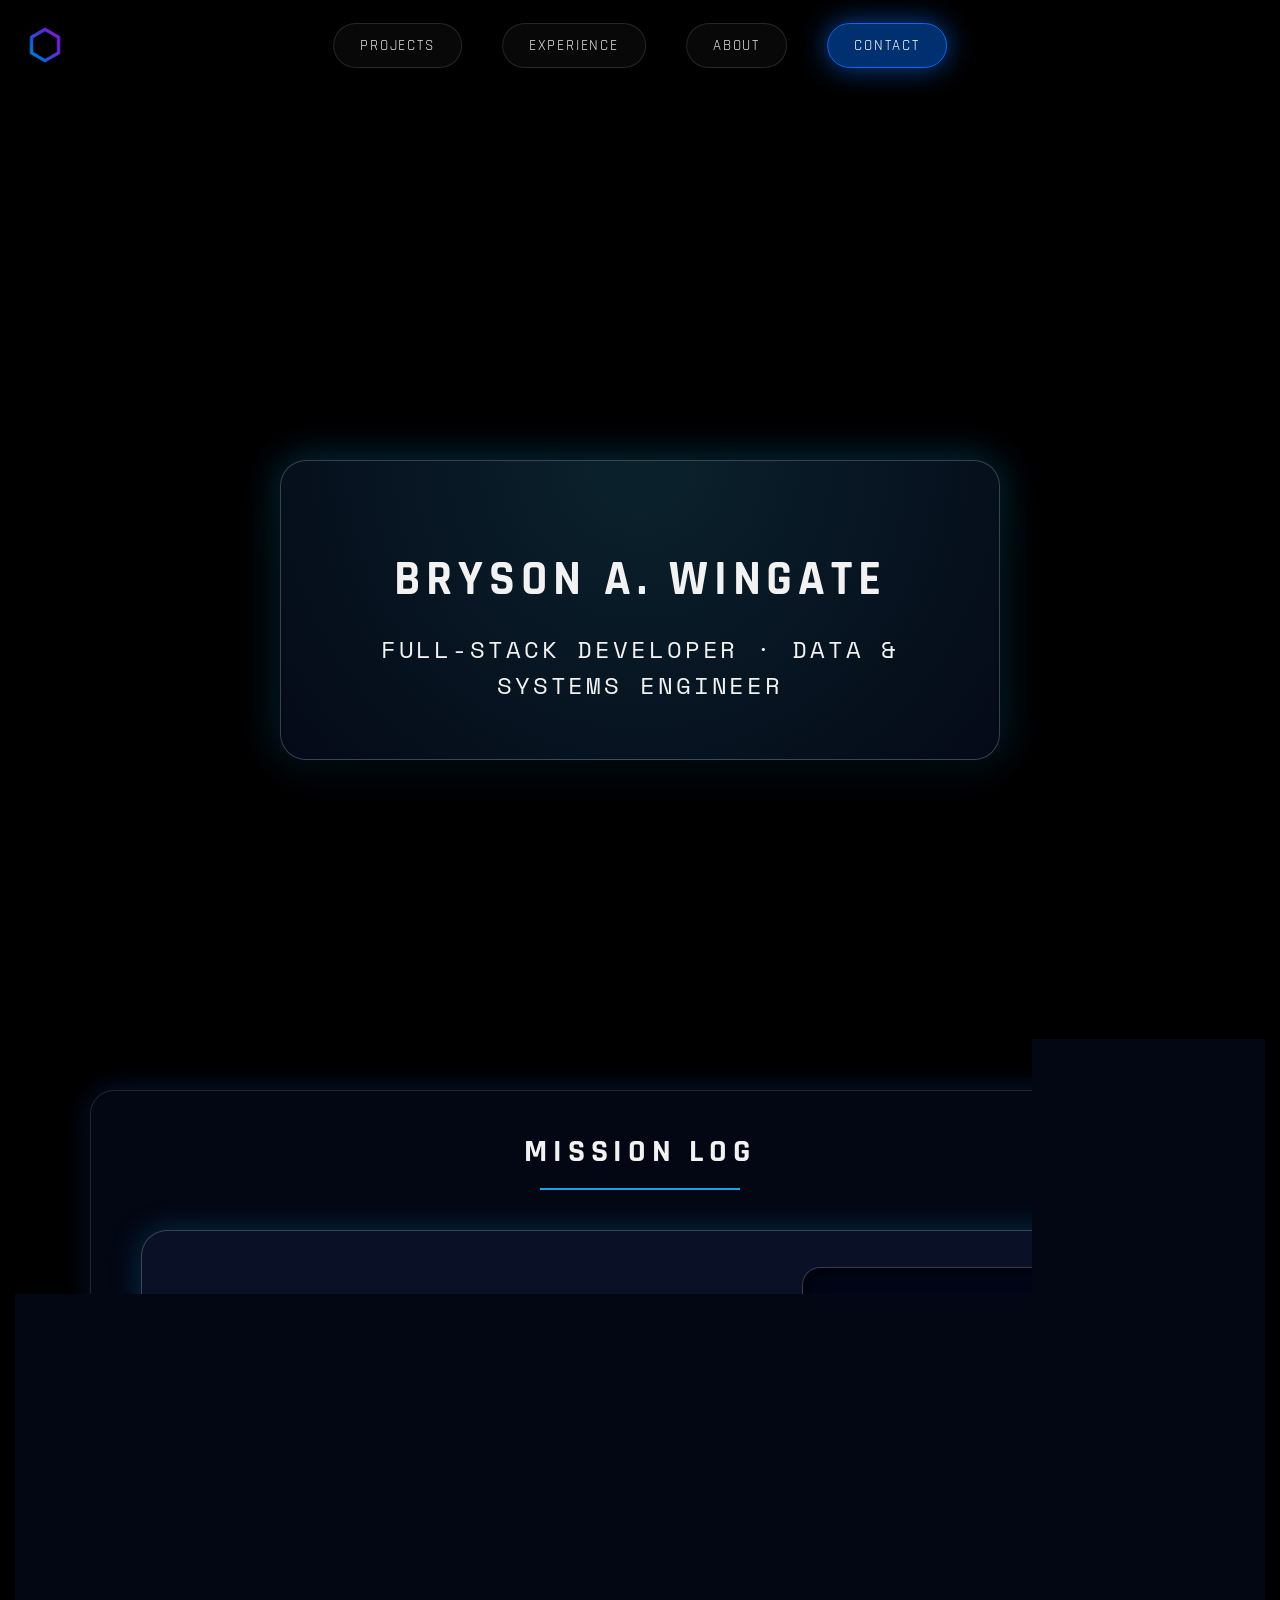
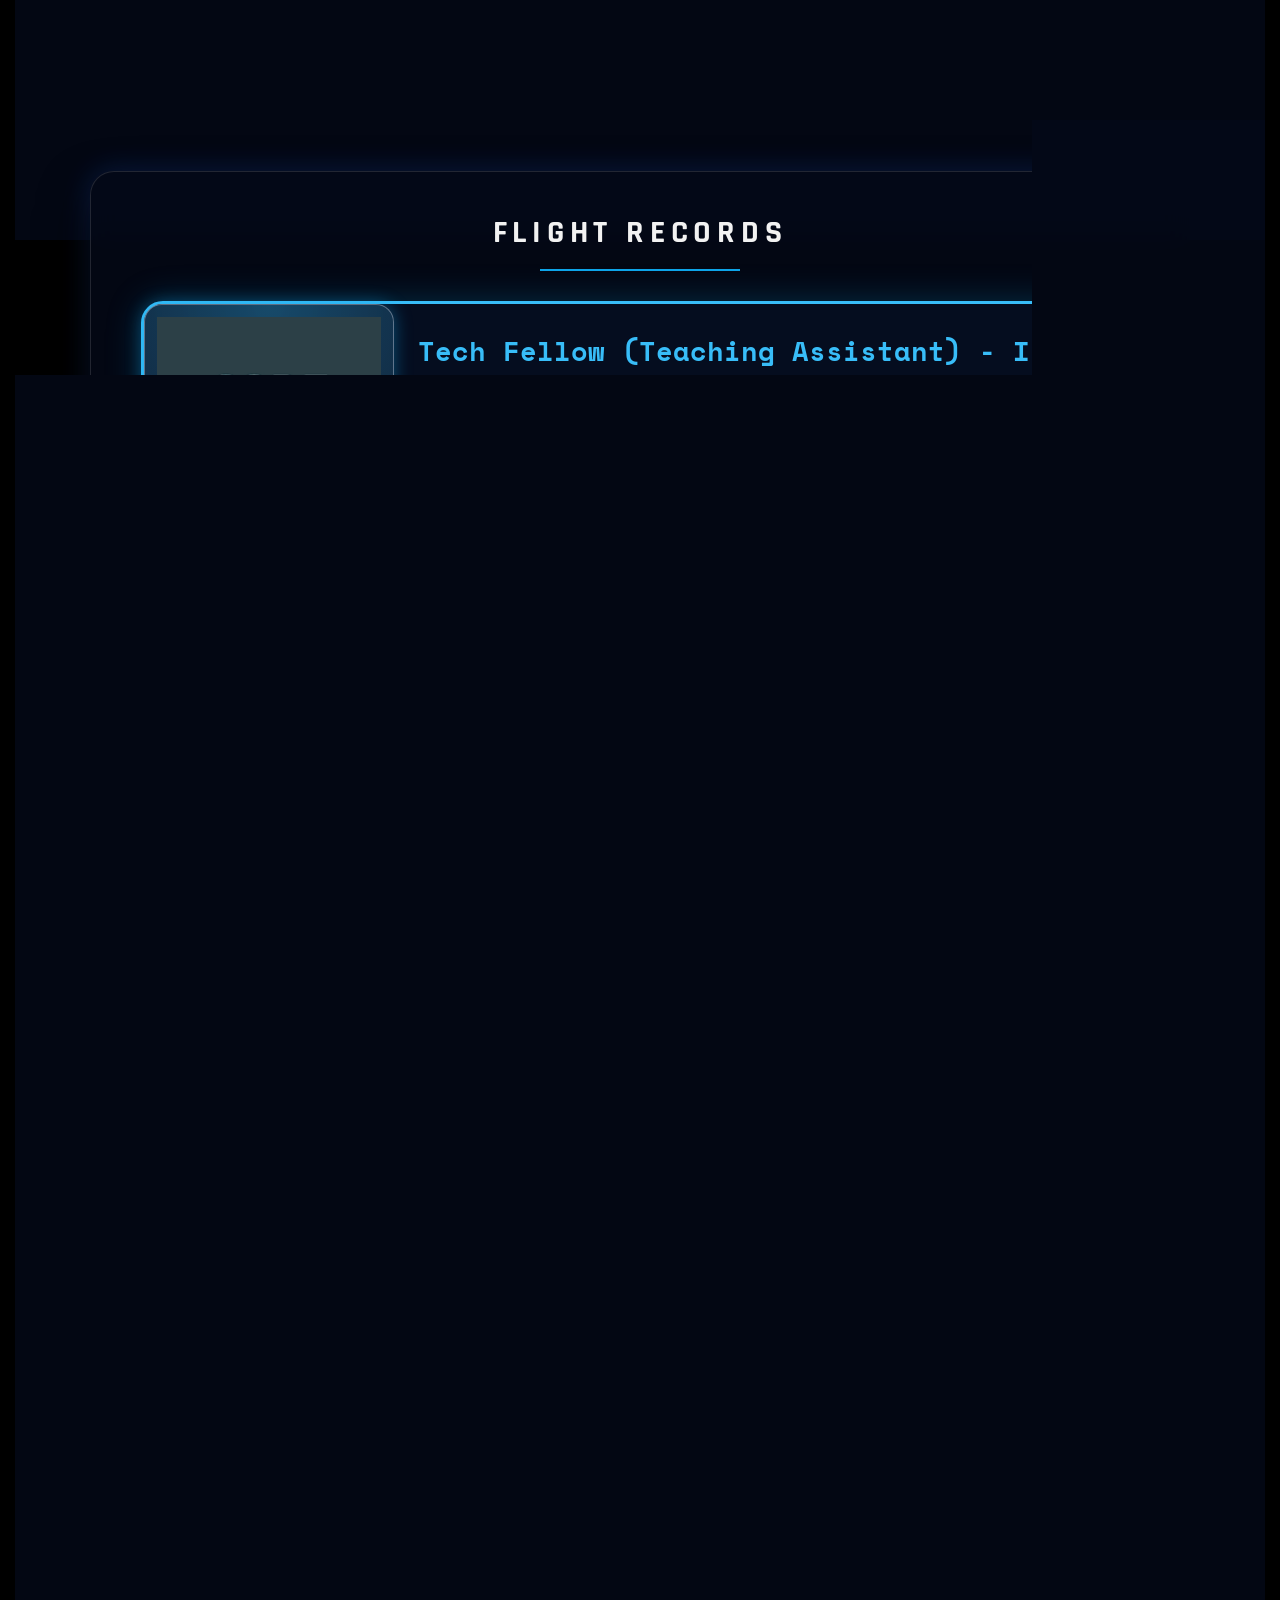
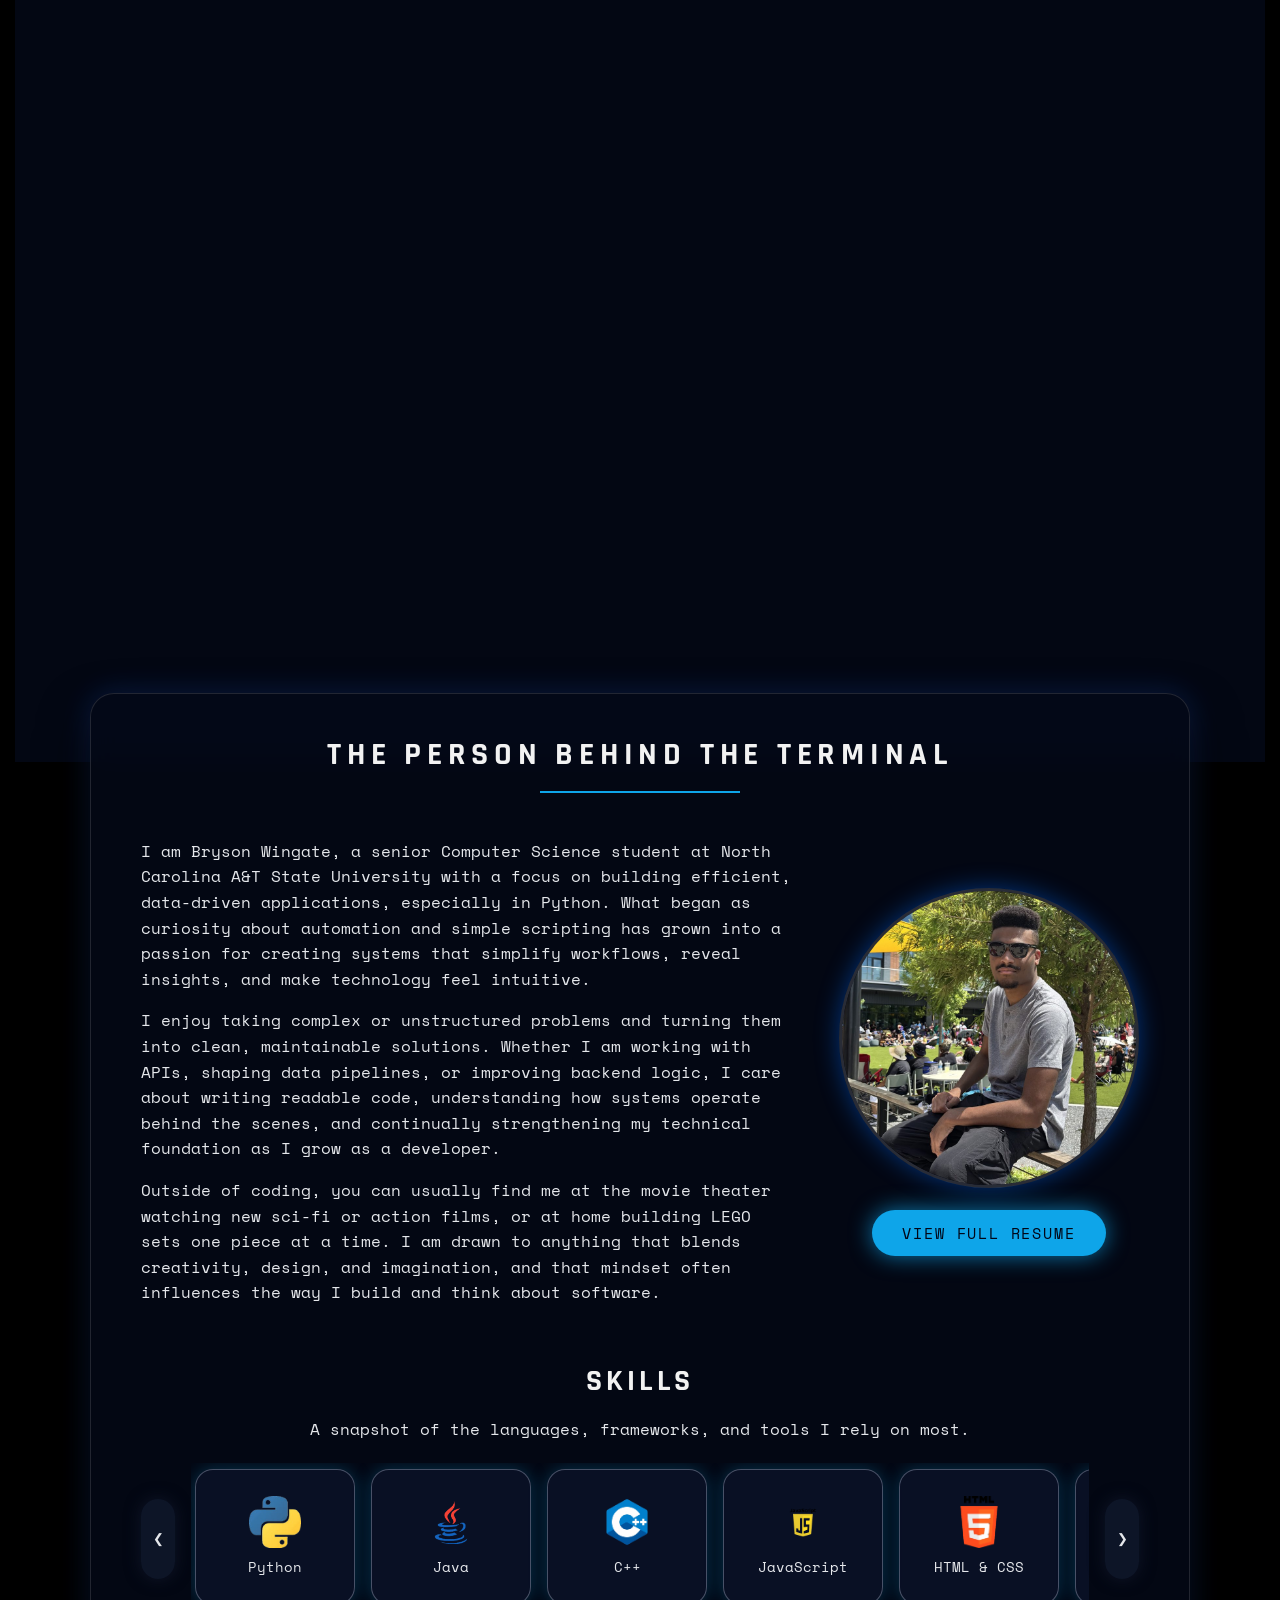
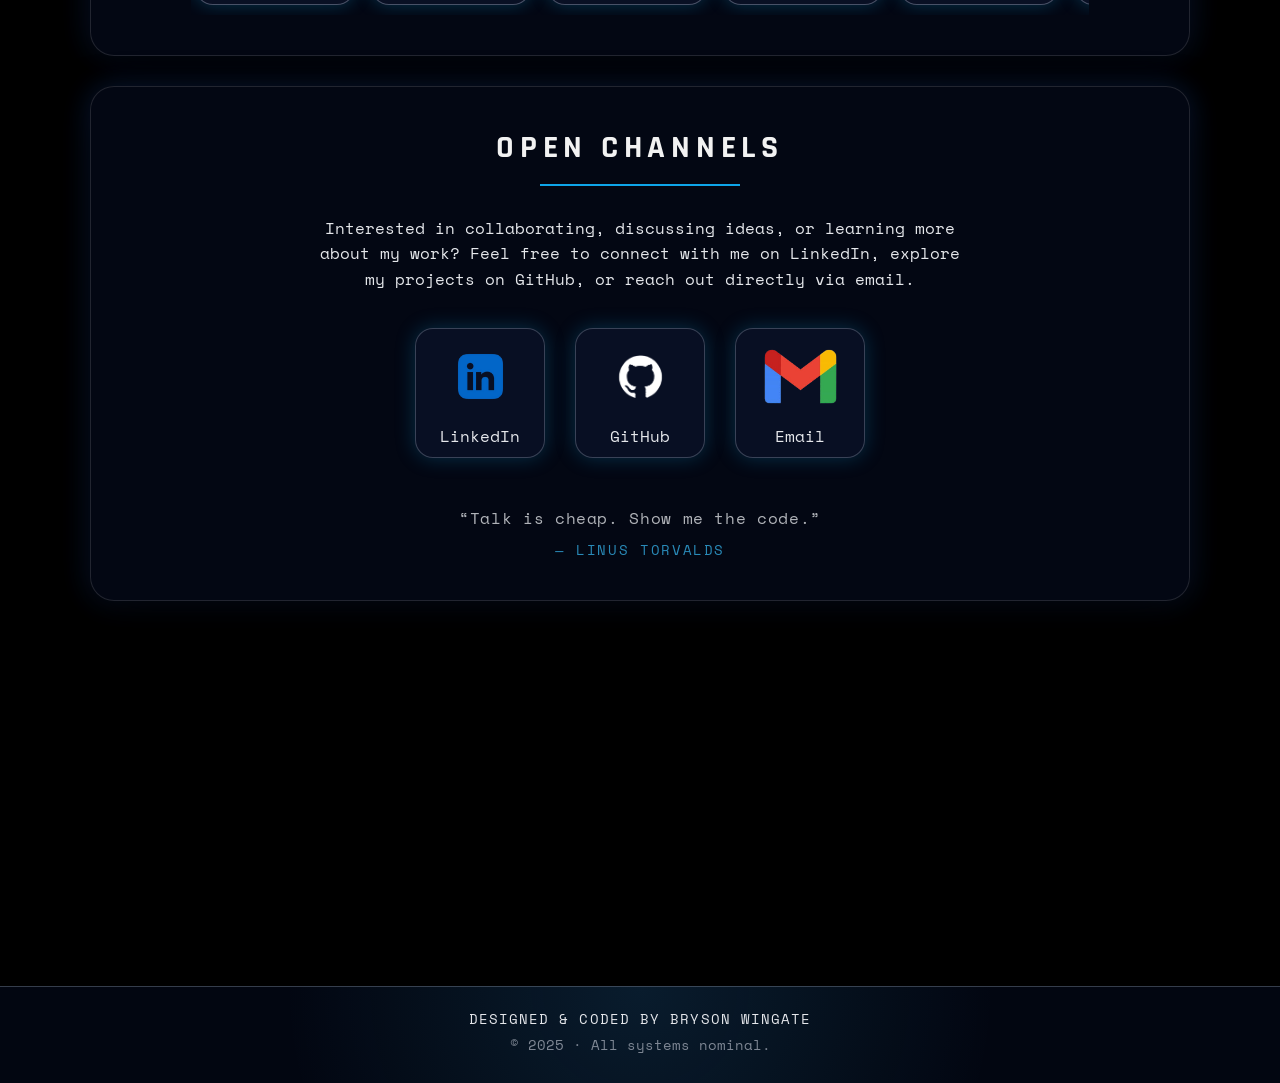
==== portfolio-site/index.html @ ae8881f4 "chore: repo setup, gitignore, and site assets" ====
<!DOCTYPE html>
<html lang="en">
<head>
    <link rel="preconnect" href="https://fonts.googleapis.com">
<link rel="preconnect" href="https://fonts.gstatic.com" crossorigin>
<link href="https://fonts.googleapis.com/css2?family=Inter:wght@300;400;500;600&family=Rajdhani:wght@500;600;700&family=Space+Mono:wght@400;700&display=swap" rel="stylesheet">

    <link rel="icon" type="image/x-icon" sizes="180x180" href="assets/main/portfolio-icon.ico">
    <meta charset="UTF-8">
    <meta name="viewport" content="width=device-width, initial-scale=1.0">
    <title>Bryson Wingate Portfolio</title>

    <!-- Main CSS -->
    <link rel="stylesheet" href="styles/main.css">

    <!-- Font Awesome (for hamburger icon) -->
    <link rel="stylesheet"
          href="https://cdnjs.cloudflare.com/ajax/libs/font-awesome/6.5.2/css/all.min.css">
</head>
<body>

    <!-- ================= NAVBAR ================= -->
    <nav id="dynamic-nav">
        <div class="header-constraint">
            <!-- Logo (fixed in CSS) -->
            <a href="#hero" class="logo-link">
                <img src="assets/main/portfolio-symbol.png" alt="Logo" class="logo">
            </a>

            <!-- Centered pills -->
            <div class="nav-links-center">
                <a href="#projects">Projects</a>
                <a href="#experience">Experience</a>
                <a href="#about">About</a>
                <a href="#contact">Contact</a>
            </div>

            <!-- Hamburger (mobile) -->
            <div class="hamburger-menu" aria-label="Toggle navigation"
                 aria-expanded="false" role="button">
                <i class="fas fa-bars"></i>
            </div>
        </div>
    </nav>

    <!-- Dim background overlay for mobile menu -->
    <div class="menu-overlay"></div>

    <!-- ================= HERO ================= -->
    <section id="hero" class="page-section hero-section">
  <div class="hero-card">
    <h1>Bryson A. Wingate</h1>
    <h2>Full-Stack Developer · Data & Systems Engineer</h2>
</section>

    <!-- ================= SECTIONS ================= -->
    <section id="projects" class="page-section">
  <div class="container">
    <div class="section-panel projects-panel">

      <h2 class="projects-title">MISSION LOG</h2>
      <div class="projects-divider"></div>

      <!-- PROJECT 1 -->
        <div class="project-row">
      <!--<div class="project-row clickable" data-href="projects/ecowatch.html" -->
        <div class="project-info">
          <h3 class="project-name">EcoWatch</h3>
          <p class="project-desc">
            A real-time environmental dashboard visualizing weather conditions,
            air quality, and atmospheric data through a clean, interactive interface.
          </p>

          <div class="project-tags">
            <span>HTML</span>
            <span>JavaScript</span>
            <span>OpenWeather API</span>
          </div>

          <div class="project-actions">
            <a href="https://ecowatch-dashboard.netlify.app/" target="_blank" class="project-btn">
              VIEW LIVE
            </a>
            <a href="https://github.com/SuperiorPython/EcoWatch" target="_blank" class="project-btn">
              VIEW CODE
            </a>
          </div>
        </div>

        <div class="project-preview">
          <img src="assets/projects/ecowatch-image.png" alt="EcoWatch Preview">
        </div>
      </div>

      <!-- PROJECT 2 -->
        <div class="project-row">
      <!-- <div class="project-row clickable" data-href="projects/playlistdna.html"-->
        <div class="project-info">
          <h3 class="project-name">Playlist DNA</h3>
          <p class="project-desc">
            An analytics tool that breaks down Spotify playlists into genre,
            artist, and vibe signatures using interactive visualizations.
          </p>

          <div class="project-tags">
            <span>Python</span>
            <span>Streamlit</span>
            <span>Spotify API</span>
            <span>OpenAI API</span>
          </div>

          <div class="project-actions">
            <a href="https://playlistdna.streamlit.app/" target="_blank" class="project-btn">
              VIEW LIVE
            </a>
            <a href="https://github.com/SuperiorPython/Playlist-DNA-App" target="_blank" class="project-btn">
              VIEW CODE
            </a>
          </div>
        </div>

        <div class="project-preview">
          <img src="assets/projects/playlist-dna-image.png" alt="Playlist DNA Preview">
        </div>
      </div>

      <!-- PROJECT 3 -->
      <div class="project-row">
        <div class="project-info">
          <h3 class="project-name">Astrolabe</h3>
          <p class="project-desc">
            An interactive space dashboard built on NASA's public APIs — astronomy
            pictures, exoplanets, space weather, live ISS tracking, and near-Earth
            asteroid close approaches, launched from a 3D globe in a mission-ops interface.
          </p>

          <div class="project-tags">
            <span>React</span>
            <span>TypeScript</span>
            <span>Express</span>
            <span>NASA APIs</span>
          </div>

          <div class="project-actions">
            <a href="https://orbital-astrolabe.netlify.app/" target="_blank" class="project-btn">
              VIEW LIVE
            </a>
            <a href="https://github.com/SuperiorPython/Astrolabe" target="_blank" class="project-btn">
              VIEW CODE
            </a>
          </div>
        </div>

        <div class="project-preview">
          <img src="assets/projects/astrolabe-image.png" alt="Astrolabe Preview">
        </div>
      </div>

      <!-- PROJECT 4 — WIP -->
      <div class="project-row wip">
        <div class="project-info">
          <h3 class="project-name">KernelForge</h3>
          <p class="project-desc">
            An AI-powered GPU kernel optimizer built as a four-person senior design
            project. As LLM Optimization Engine Lead, I build the pipeline that
            prompts a local LLM to generate and refine optimized CUDA/Triton kernels.
          </p>

          <div class="project-tags">
            <span>Python</span>
            <span>CUDA</span>
            <span>Triton</span>
            <span>Ollama</span>
          </div>

          <div class="project-wip-tag">IN DEVELOPMENT</div>
        </div>

        <div class="project-preview">
          <img src="assets/projects/wip-icon.png" alt="Work In Progress Icon Preview">
        </div>
      </div>

      <!-- PROJECT 5 — WIP -->
      <div class="project-row wip">
        <div class="project-info">
          <h3 class="project-name">Ionfall</h3>
          <p class="project-desc">
            A 2D top-down tower defense game with roguelite scoring — defend a
            degrading dome with a heat-limited turret, manage an ion economy across
            a day/night cycle, and survive a final escalating "corporate shutdown."
          </p>

          <div class="project-tags">
            <span>Unity</span>
            <span>C#</span>
            <span>Game Design</span>
          </div>

          <div class="project-wip-tag">IN DEVELOPMENT</div>
        </div>

        <div class="project-preview">
          <img src="assets/projects/wip-icon.png" alt="Work In Progress Icon Preview">
        </div>
      </div>

    </div>
  </div>
</section>

<section id="experience" class="page-section">
  <div class="container">
    <div class="section-panel experience-panel">

      <h2 class="exp-title">FLIGHT RECORDS</h2>
      <div class="exp-divider"></div>

      <!-- CodePath — current term -->
      <div class="experience-item current-experience">

  <div class="exp-logo-box current-logo">
    <img src="assets/companies/codepath-image.png" alt="CodePath" class="exp-logo">
  </div>

  <div class="exp-content">
    <h3 class="exp-role current-role">
      Tech Fellow (Teaching Assistant) - Intro to Python
    </h3>

    <p class="current-meta">
      CodePath @ North Carolina A&T State University | Greensboro, NC | Aug 2026 - Present
    </p>
    <ul class="current-bullets">
      <li>Currently in progress — leading weekly labs and one-on-one debugging support for students learning Python fundamentals and algorithmic thinking.</li>
    </ul>
  </div>

</div>

      <!-- Expedia Group -->
      <div class="experience-item">

  <div class="exp-logo-box">
    <img src="assets/companies/expedia-image.png" alt="Expedia Group" class="exp-logo">
  </div>

  <div class="exp-content">
    <h3 class="exp-role">
      Cloud Engineering Intern
    </h3>

    <p class="exp-meta">
      Expedia Group | San Jose, CA | May 2026 - August 2026
    </p>
    <ul class="exp-bullets">
      <li>Built and deployed a production MCP server on Kubernetes exposing 5 custom observability tools over a 23.7 billion-row OTel ClickHouse dataset, enabling natural language querying of telemetry data.</li>
      <li>Designed query guardrails blocking DDL/DML operations and multi-statement injection attempts, with automatic LIMIT injection and time-range enforcement to prevent unbounded queries against production data.</li>
      <li>Built a K6 performance test framework across 6 load scenarios (baseline, spike, soak, multi-tool) with JWT bearer auth, sustaining 133 requests/sec at 230ms p95 latency with zero errors across all scenarios.</li>
    </ul>
  </div>

</div>

      <!-- Undergraduate Research Assistant — completed -->
      <div class="experience-item">

  <div class="exp-logo-box">
    <img src="assets/companies/ncat-image.png" alt="NCAT State University" class="exp-logo">
  </div>

  <div class="exp-content">
    <h3 class="exp-role">
      Undergraduate Research Assistant
    </h3>

    <p class="exp-meta">
      X+ Intelligence Lab @ North Carolina A&T State University | Greensboro, NC | Spring 2026
    </p>
    <ul class="exp-bullets">
      <li>Trained a PyTorch semantic segmentation model to detect and localize weeds in agricultural images, evaluated using pixel accuracy and IoU metrics.</li>
      <li>Built a custom data pipeline for image preprocessing, mask labeling, and train/validation evaluation.</li>
      <li>Monitored loss and performance trends to improve model generalization for autonomous farming applications.</li>
    </ul>
  </div>

</div>

      <!-- CodePath — first term, completed -->
      <div class="experience-item">

  <div class="exp-logo-box">
    <img src="assets/companies/codepath-image.png" alt="CodePath" class="exp-logo">
  </div>

  <div class="exp-content">
    <h3 class="exp-role">
      Tech Fellow (Teaching Assistant) - Intro to Python
    </h3>

    <p class="exp-meta">
      CodePath @ North Carolina A&T State University | Greensboro, NC | Aug 2025 - Dec 2025
    </p>
    <ul class="exp-bullets">
      <li>Led weekly labs and debugging sessions supporting students learning Python fundamentals and algorithmic thinking.</li>
      <li>Created hands-on examples, walkthroughs, and mini-lessons to guide students through loops, functions, dictionaries, and class structures.</li>
      <li>Provided one-on-one student support and contributed to improving learning outcomes across the course.</li>
    </ul>
  </div>

</div>

      <!-- Cisco SWE Intern -->
      <div class="experience-item">
  <!-- Logo on the left -->
  <div class="exp-logo-box">
    <img src="assets/companies/cisco-image.png" alt="Cisco Systems" class="exp-logo">
  </div>

  <!-- Text column on the right -->
  <div class="exp-content">
    <h3 class="exp-role">
      Software Engineering Intern
    </h3>
    <p class="exp-meta">
      Cisco Systems | Durham, NC | May 2025 - August 2025
    </p>

    <ul class="exp-bullets">
      <li>Developed features for an internal AI-powered Jira assistant by building and refining cloud infrastructure components.</li>
      <li>Worked extensively with AWS services including EC2, Auto Scaling Groups, Load Balancers, and Route 53 to deploy scalable backend systems.</li>
      <li>Collaborated with full-stack engineers to enhance service reliability, logging, and monitoring across cloud environments.</li>
    </ul>
  </div>
</div>
    </div>
  </div>
</section>


<section id="about" class="page-section">
  <div class="container">
    <div class="section-panel about-panel">

      <!-- Title -->
      <h2 class="about-title">THE PERSON BEHIND THE TERMINAL</h2>
      <div class="abs-divider"></div>

      <!-- TEXT + IMAGE/RESUME ROW -->
      <div class="about-flex">
        <!-- Left text -->
        <div class="about-text">
          <p>
            I am Bryson Wingate, a senior Computer Science student at North Carolina A&amp;T State University
            with a focus on building efficient, data-driven applications, especially in Python. What began
            as curiosity about automation and simple scripting has grown into a passion for creating systems
            that simplify workflows, reveal insights, and make technology feel intuitive.
          </p>
          <p>
            I enjoy taking complex or unstructured problems and turning them into clean, maintainable
            solutions. Whether I am working with APIs, shaping data pipelines, or improving backend logic,
            I care about writing readable code, understanding how systems operate behind the scenes, and
            continually strengthening my technical foundation as I grow as a developer.
          </p>
          <p>
            Outside of coding, you can usually find me at the movie theater watching new sci-fi or action
            films, or at home building LEGO sets one piece at a time. I am drawn to anything that blends
            creativity, design, and imagination, and that mindset often influences the way I build and
            think about software.
          </p>
        </div>

        <!-- Right image + resume button -->
        <div class="about-side">
          <div class="about-image-wrapper">
            <img src="assets/main/bryson-image.jpeg"
                 alt="Bryson Wingate"
                 class="about-photo">
          </div>

          <div class="about-resume-wrap side-resume">
            <a href="assets/main/Bryson_Wingate_Resume.pdf"
               class="about-resume-btn"
               target="_blank">
              VIEW FULL RESUME
            </a>
          </div>
        </div>
      </div>

      <!-- SKILLS CAROUSEL -->
      <div class="about-skills">
        <h3 class="skills-title">SKILLS</h3>
        <p class="skills-subtitle">
          A snapshot of the languages, frameworks, and tools I rely on most.
        </p>

        <div class="skills-carousel">
          <!-- Left arrow -->
          <button class="skills-arrow skills-arrow-left" aria-label="Scroll skills left">
            &#10094;
          </button>

          <!-- Scrollable track -->
          <div class="skills-track" id="skillsTrack">

            <div class="skill-icon-card">
              <img src="assets/skills/python-icon.png" alt="Python" class="skill-icon-img">
              <span class="skill-label">Python</span>
            </div>

            <div class="skill-icon-card">
              <img src="assets/skills/java-icon.png" alt="Java" class="skill-icon-img">
              <span class="skill-label">Java</span>
            </div>

            <div class="skill-icon-card">
              <img src="assets/skills/cplus-icon.png" alt="C++" class="skill-icon-img">
              <span class="skill-label">C++</span>
            </div>

            <div class="skill-icon-card">
              <img src="assets/skills/jscript-icon.png" alt="JavaScript" class="skill-icon-img">
              <span class="skill-label">JavaScript</span>
            </div>

            <div class="skill-icon-card">
              <img src="assets/skills/html-icon.png" alt="HTML &amp; CSS" class="skill-icon-img">
              <span class="skill-label">HTML &amp; CSS</span>
            </div>

            <div class="skill-icon-card">
              <img src="assets/skills/react-icon.png" alt="React" class="skill-icon-img">
              <span class="skill-label">React</span>
            </div>

            <div class="skill-icon-card">
              <img src="assets/skills/nodejs-icon.png" alt="Node.js" class="skill-icon-img">
              <span class="skill-label">Node.js</span>
            </div>

            <div class="skill-icon-card">
              <img src="assets/skills/sql-icon.png" alt="SQL" class="skill-icon-img">
              <span class="skill-label">SQL</span>
            </div>

            <div class="skill-icon-card">
              <img src="assets/skills/api-icon.png" alt="APIs &amp; REST" class="skill-icon-img">
              <span class="skill-label">APIs &amp; REST</span>
            </div>

            <div class="skill-icon-card">
              <img src="assets/skills/aws-icon.png" alt="Amazon Web Services" class="skill-icon-img">
              <span class="skill-label">Amazon Web Services</span>
            </div>

            <div class="skill-icon-card">
              <img src="assets/skills/git-icon.png" alt="Git &amp; GitHub" class="skill-icon-img">
              <span class="skill-label">Git &amp; GitHub</span>
            </div>

            <div class="skill-icon-card">
              <img src="assets/skills/streamlit-icon.png" alt="Streamlit" class="skill-icon-img">
              <span class="skill-label">Streamlit</span>
            </div>

              <div class="skill-icon-card">
              <img src="assets/skills/gcloud-icon.png" alt="Google Cloud" class="skill-icon-img">
              <span class="skill-label">Google Cloud</span>
            </div>
          </div>

          <!-- Right arrow -->
          <button class="skills-arrow skills-arrow-right" aria-label="Scroll skills right">
            &#10095;
          </button>
        </div>
      </div>

    </div>
  </div>
</section>


<section id="contact" class="page-section">
  <div class="container">
    <div class="section-panel contact-panel">

      <h2 class="contact-title">OPEN CHANNELS</h2>
      <div class="contact-divider"></div>

        <p class="contact-subtitle">
  Interested in collaborating, discussing ideas, or learning more about my work?
  Feel free to connect with me on LinkedIn, explore my projects on GitHub, or reach
  out directly via email.
</p>

      <div class="contact-grid">

        <!-- LinkedIn -->
        <a href="https://www.linkedin.com/in/bryson-wingate/"
           class="contact-card"
           target="_blank">
          <img src="assets/contact/linkedin-icon.png" alt="LinkedIn" class="contact-icon">
          <span>LinkedIn</span>
        </a>

        <!-- GitHub -->
        <a href="https://github.com/SuperiorPython"
           class="contact-card"
           target="_blank">
          <img src="assets/contact/github-icon.png" alt="GitHub" class="contact-icon">
          <span>GitHub</span>
        </a>

        <!-- Email -->
        <a href="mailto:bawingate@aggies.ncat.edu"
           class="contact-card">
          <img src="assets/contact/gmail-icon.png" alt="Email" class="contact-icon">
          <span>Email</span>
        </a>
      </div>
      <div class="contact-quote">
  “Talk is cheap. Show me the code.”
  <span class="contact-quote-author">— Linus Torvalds</span>
</div>
    </div>

  </div>
</section>

<footer class="site-footer">
  <div class="container footer-inner">
    <p class="footer-main">
      Designed &amp; coded by Bryson Wingate
    </p>
    <p class="footer-meta">
      © 2025 · All systems nominal.
    </p>
  </div>
</footer>


    <!-- ================= SCRIPTS ================= -->
    <script src="scripts/main.js"></script>
</body>
</html>
---- portfolio-site/styles/main.css ----
/* ----------------------------------
 * 1. Global Base & Fixed Background
 * ---------------------------------- */
* {
    box-sizing: border-box;
}

body, html {
    margin: 0;
    padding: 0;
    font-family: 'Inter', system-ui, sans-serif;
    color: #f2f2f2;
    min-height: 30vh;
    background: #000 url('../assets/main/nasa-image.jpg') center / cover fixed;
    padding-top: 80px; /* Space for fixed header */
}

/* Content area */
.container {
    max-width: 1200px;
    margin: 0 auto;
    padding: 0 20px;
}

/* ----------------------------------
 * 2. Content Sections
 * ---------------------------------- */
.page-section {
    min-height: 100vh;
}

.hero-card {
    padding: 48px 56px;
    border-radius: 26px;
    background: radial-gradient(circle at top, rgba(56, 189, 248, 0.18), rgba(5, 10, 25, 0.92));
    border: 1px solid rgba(148, 163, 184, 0.35);
    box-shadow: 0 30px 60px rgba(0, 0, 0, 0.8), 0 0 40px rgba(14, 165, 233, 0.35);
    backdrop-filter: blur(14px);
    text-align: center;
    max-width: 720px;
    margin: 0 auto;
}

.hero-section {
    display: flex;
    align-items: center;
    justify-content: center;
    text-align: center;
}

.hero-section h1, .hero-section h2 {
    letter-spacing: 0.12em;
}

.hero-section h1 {
    font-family: 'Rajdhani', sans-serif;
    text-transform: uppercase;
    font-size: 3rem;
    margin-bottom: 0.5rem;
}

.hero-section h2 {
    font-family: 'Space Mono', monospace;
    text-transform: uppercase;
    font-size: 1.5rem;
    margin-bottom: 0.5rem;
    font-weight: 300;
}

/* ----------------------------------
 * 3. FIXED HEADER BAR
 * ---------------------------------- */
#dynamic-nav {
    position: fixed;
    top: 0;
    left: 0;
    right: 0;
    z-index: 1000;
    backdrop-filter: blur(14px);
    height: 90px;
    padding: 0;
    box-shadow: 0 12px 30px rgba(0, 0, 0, 0.9);
}

/* ----------------------------------
 * 3A. LOGO: PINNED TO VIEWPORT CORNER
 * ---------------------------------- */
.logo-link {
    position: fixed; /* pinned to screen */
    left: 20px;
    top: 45px; /* half of 90px header height */
    transform: translateY(-50%);
    z-index: 1001;
}

.logo {
    height: 50px;
    width: auto;
    display: block;
}

/* ----------------------------------
 * 3B. HEADER CONTENT CONTAINER
 * ---------------------------------- */
.header-constraint {
    max-width: 1200px;
    width: 100%;
    height: 100%;
    margin: 0 auto;
    padding: 0 30px 0 80px; /* left padding for centered nav */
    display: flex;
    align-items: center;
    justify-content: flex-end; /* hamburger on the right */
}

/* ----------------------------------
 * 4. NAV LINKS (CENTERED, PILL STYLE)
 * ---------------------------------- */
.nav-links-center {
    position: absolute;
    left: 50%;
    transform: translateX(-50%);
    display: flex;
    align-items: center;
    gap: 2.5rem;
    transition: all 0.3s ease-in-out;
}

.nav-links-center a {
    font-family: 'Rajdhani', sans-serif;
    text-transform: uppercase;
    text-decoration: none;
    color: #e6e6e6;
    padding: 12px 26px;
    border-radius: 999px;
    background: rgba(15, 15, 15, 0.55);
    border: 1px solid rgba(255, 255, 255, 0.12);
    font-size: 0.95rem;
    letter-spacing: 0.12em;
    transition: color 0.2s ease, background-color 0.2s ease, border-color 0.2s ease, box-shadow 0.2s ease, transform 0.15s ease;
}

.nav-links-center a:hover {
    color: #ffffff;
    background-color: rgba(0, 107, 246, 0.28);
    border-color: #006bf6;
    box-shadow: 0 0 22px rgba(0, 107, 246, 0.55);
    transform: translateY(-2px);
}

.nav-links-center a.active {
    color: #ffffff;
    background-color: rgba(0, 107, 246, 0.45);
    border-color: #006bf6;
    box-shadow: 0 0 28px rgba(0, 107, 246, 0.65);
}

/* ----------------------------------
 * 5. HAMBURGER (RIGHT SIDE)
 * ---------------------------------- */
.hamburger-menu {
    font-size: 1.7rem;
    cursor: pointer;
    color: #fff;
    flex-shrink: 0;
    display: none; /* desktop hidden */
    position: absolute;
    right: 30px;
    top: 50%;
    transform: translateY(-50%);
    z-index: 1002; /* above header bar & logo */
}

/* ----------------------------------
 * 6. DIM BACKGROUND OVERLAY FOR MOBILE MENU
 * ---------------------------------- */
.menu-overlay {
    position: fixed;
    top: 90px; /* start under the header */
    left: 0;
    width: 100%;
    height: calc(100% - 90px);
    background: rgba(0, 0, 0, 0.75);
    backdrop-filter: blur(2px);
    opacity: 0;
    visibility: hidden;
    transition: opacity 0.25s ease, visibility 0.25s ease;
    z-index: 500; /* BELOW header & pills */
}

.menu-overlay.active {
    opacity: 1;
    visibility: visible;
}

/* ----------------------------------
 * 7. RESPONSIVE MENU (MOBILE)
 * ---------------------------------- */
@media (max-width: 900px) {
    .nav-links-center {
        left: 0;
        transform: translateY(-10px);
        display: none;
        opacity: 0;
        transition: opacity 0.25s ease, transform 0.25s ease;
    }
    .hamburger-menu {
        display: block;
    }
    .nav-links-center.active {
        display: flex;
        flex-direction: column;
        gap: 2rem;
        position: fixed;
        left: 0;
        top: 500px;
        width: 100%;
        height: calc(100% - 90px);
        justify-content: center;
        align-items: center;
        opacity: 1;
        transform: translateY(0);
        background-color: transparent;
    }
    .nav-links-center.active a {
        padding: 20px 32px;
        font-size: 1.5rem;
        background: rgba(15, 23, 42, 0.98);
        color: #f9fafb;
        box-shadow: 0 0 30px rgba(37, 99, 235, 0.75);
    }
}

/* ----------------------------------
 * 8. SECTION PANELS (TRANSPARENT BOXES)
 * ---------------------------------- */
.section-panel {
    max-width: 1100px;
    margin: 30px auto;
    padding: 40px 50px;
    background: rgba(5, 10, 25, 0.78);
    border-radius: 24px;
    border: 1px solid rgba(255, 255, 255, 0.12);
    box-shadow: 0 24px 50px rgba(0, 0, 0, 0.7), 0 0 30px rgba(37, 99, 235, 0.25);
    backdrop-filter: blur(14px);
}

.section-panel h2 {
    font-family: 'Rajdhani', sans-serif;
    font-size: 2rem;
    margin: 0 0 16px;
}

/* Text styles for paragraphs and lists */
.section-panel p, .section-panel ul, .section-panel li {
    font-family: 'Space Mono', monospace;
    font-size: 1rem;
    line-height: 1.6;
    color: #e5e7eb;
}

/* ABOUT SECTION FLEX LAYOUT */
.about-flex {
    display: flex;
    align-items: center;
    gap: 40px;
    margin-top: 30px;
}

/* ABOUT IMAGE */
.about-image-wrapper {
    flex-shrink: 0;
}

.about-title {
    font-family: 'Rajdhani', sans-serif;
    font-size: 2.2rem;
    font-weight: 700;
    text-align: center;
    letter-spacing: 0.18em;
    margin: 0 0 10px;
}

.abs-divider {
    width: 200px;
    height: 2px;
    margin: 0 auto 30px;
    background: #0ea5e9;
}

.about-photo {
    width: 300px;
    height: 300px;
    object-fit: cover;
    border-radius: 50%;
    border: 3px solid rgba(255, 255, 255, 0.15);
    box-shadow: 0 0 25px rgba(0, 107, 246, 0.45);
}

/* ABOUT TEXT */
.about-text {
    flex: 1;
}

.about-text h2 {
    font-family: 'Rajdhani', sans-serif;
    font-size: 2.4rem;
    margin-bottom: 20px;
}

.about-resume-wrap {
    margin-top: 24px;
    display: flex;
    justify-content: center;
}

.about-resume-btn {
    display: inline-block;
    padding: 12px 30px;
    font-family: 'Space Mono', monospace;
    font-size: 0.95rem;
    text-transform: uppercase;
    letter-spacing: 0.12em;
    background: #0ea5e9;
    color: #020617;
    text-decoration: none;
    border-radius: 999px;
    box-shadow: 0 0 22px rgba(14,165,233,0.7);
    transition: 0.2s ease;
}

.about-resume-btn:hover {
    transform: translateY(-2px);
    box-shadow: 0 0 28px rgba(56,189,248,0.7);
    background: #38bdf8;
}

.about-side {
    display: flex;
    flex-direction: column;
    align-items: center;
    gap: 18px;
}

.side-resume {
    margin-top: 0;
    width: 100%;
    display: flex;
    justify-content: center;
}

/* ===== ABOUT → SKILLS CAROUSEL ===== */
.about-skills {
    margin-top: 40px;
    text-align: center;
}

.skills-title {
    font-family: 'Rajdhani', sans-serif;
    font-size: 1.9rem;
    letter-spacing: 0.14em;
    margin-bottom: 8px;
}

.skills-subtitle {
    font-family: 'Space Mono', monospace;
    font-size: 0.95rem;
    color: #cbd5e1;
    margin-bottom: 20px;
}

/* Carousel shell */
.skills-carousel {
    display: flex;
    align-items: center;
    gap: 16px;
}

/* Scrollable strip */
.skills-track {
    flex: 1;
    display: flex;
    gap: 16px;
    overflow-x: auto;
    padding: 6px 4px 10px;
    scroll-snap-type: x mandatory;
    scroll-behavior: smooth;
}

/* Hide ugly scrollbar (but keep scroll functionality) */
.skills-track::-webkit-scrollbar {
    height: 4px;
}
.skills-track::-webkit-scrollbar-track {
    background: transparent;
}
.skills-track::-webkit-scrollbar-thumb {
    background: rgba(51, 65, 85, 0.8);
    border-radius: 999px;
}

/* Each skill “slide” */
.skill-icon-card {
    scroll-snap-align: center;
    flex: 0 0 160px;
    background: rgba(11, 18, 40, 0.85);
    border: 1px solid rgba(148, 163, 184, 0.45);
    border-radius: 18px;
    padding: 16px 14px;
    display: flex;
    flex-direction: column;
    align-items: center;
    justify-content: center;
    box-shadow: 0 0 18px rgba(14,165,233,0.28);
    transition: 0.22s ease;
}

.skill-icon-img {
    width: 52px;
    height: 52px;
    object-fit: contain;
    margin-bottom: 8px;
}

.skill-label {
    font-family: 'Space Mono', monospace;
    font-size: 0.9rem;
    color: #e5e7eb;
    text-align: center;
}

/* Hover */
.skill-icon-card:hover {
    transform: translateY(-4px);
    border-color: #0ea5e9;
    box-shadow: 0 0 26px rgba(14,165,233,0.55);
    background: rgba(15, 23, 42, 0.95);
}

/* Arrow buttons */
.skills-arrow {
    border: none;
    background: rgba(15, 23, 42, 0.9);
    color: #e5e7eb;
    width: 34px;
    height: 80px;
    border-radius: 999px;
    display: flex;
    align-items: center;
    justify-content: center;
    box-shadow: 0 0 16px rgba(15,23,42,0.9);
    cursor: pointer;
    transition: 0.18s ease;
}

.skills-arrow:hover {
    background: rgba(14, 165, 233, 0.32);
    box-shadow: 0 0 24px rgba(14,165,233,0.7);
}

/* ----------------------------------
 * EXPERIENCE SECTION
 * ---------------------------------- */
.experience-panel {
    max-width: 1100px;
    margin: 30px auto;
}

/* Title and divider */
.exp-title {
    font-family: 'Rajdhani', sans-serif;
    font-size: 2.2rem;
    font-weight: 700;
    text-align: center;
    letter-spacing: 0.18em;
    margin: 0 0 10px;
}

.exp-divider {
    width: 200px;
    height: 2px;
    margin: 0 auto 30px;
    background: #0ea5e9;
}

/* Each experience block */
.experience-item {
    display: flex;
    align-items: flex-start;
    gap: 24px;
    margin-bottom: 32px;
}

.exp-logo-box {
    width: 250px;
    height: 250px;
    border-radius: 18px;
    background: radial-gradient(circle at 30% 0%, rgba(56,189,248,0.3), rgba(15,23,42,1));
    border: 1px solid rgba(148,163,184,0.6);
    box-shadow: 0 0 18px rgba(14,165,233,0.45);
    display: flex;
    align-items: center;
    justify-content: center;
    flex-shrink: 0;
}

.exp-logo {
    width: 90%;
    height: 90%;
    object-fit: contain;
}

/* Right side text column */
.exp-content {
    flex: 1;
}

.exp-role, .exp-meta {
    font-family: 'Space Mono', monospace;
}

/* Role + meta */
.exp-role {
    font-size: 1.7rem;
    font-weight: 600;
    color: #38bdf8;
    margin-bottom: 8px;
}

.exp-meta {
    font-size: 1.05rem;
    color: #e7e7eb;
    opacity: 0.9;
}

/* Bullets */
.exp-bullets {
    list-style: none;
    padding-left: 0;
    margin: 12px 0 0;
    font-family: 'Space Mono', monospace;
    font-size: 0.95rem;
    line-height: 1.65;
    color: #e5e7eb;
}

.exp-bullets li {
    position: relative;
    padding-left: 20px; /* space for bullet */
    margin-bottom: 8px;
}

.exp-bullets li::before {
    content: "•";
    position: absolute;
    left: 0;
    top: 0;
    color: #22d3ee;
    font-size: 1.1rem;
    line-height: 1;
}

/* ===== EXPERIENCE → MOBILE CARD LAYOUT ===== */
@media (max-width: 900px) {
    .experience-panel {
        padding: 24px 18px;
    }
    .experience-item {
        flex-direction: column;
        align-items: stretch;
        margin-bottom: 28px;
        padding: 0;
        background: rgba(11, 18, 40, 0.96);
        border-radius: 24px;
        border: 1px solid rgba(148, 163, 184, 0.35);
        box-shadow: 0 18px 35px rgba(0, 0, 0, 0.7);
    }
    .exp-logo-box {
        width: 100%;
        height: 160px;
        margin: 0;
        border-radius: 0;
        border: none;
        box-shadow: none;
    }
    .exp-content {
        padding: 18px 18px 20px;
        text-align: left;
    }
}

/* ----------------------------------
 * CONTACT SECTION
 * ---------------------------------- */
.contact-title {
    text-align: center;
    font-family: 'Rajdhani', sans-serif;
    font-size: 2.2rem;
    font-weight: 700;
    letter-spacing: 0.18em;
    margin-bottom: 0;
}

.contact-divider {
    width: 200px;
    height: 2px;
    margin: 0 auto 30px;
    background: #0ea5e9;
}

.contact-grid {
    display: flex;
    justify-content: center;
    gap: 30px;
    flex-wrap: wrap;
}

/* Icon cards */
.contact-card {
    width: 130px;
    height: 130px;
    border-radius: 18px;
    background: rgba(11, 18, 40, 0.8);
    border: 1px solid rgba(148, 163, 184, 0.35);
    box-shadow: 0 0 20px rgba(14,165,233,0.25);
    display: flex;
    flex-direction: column;
    align-items: center;
    justify-content: center;
    text-decoration: none;
    color: #e5e7eb;
    font-family: 'Space Mono', monospace;
    transition: 0.25s ease;
}

.contact-icon {
    width: 75px;
    height: 75px;
    margin-bottom: 10px;
    object-fit: contain;
}

/* Hover glow */
.contact-card:hover {
    border-color: #0ea5e9;
    box-shadow: 0 0 28px rgba(14,165,233,0.55);
    transform: translateY(-4px);
    background: rgba(15, 23, 42, 0.92);
}

.contact-subtitle {
    max-width: 640px;
    margin: 0 auto 36px;
    text-align: center;
    font-family: 'Space Mono', monospace;
    font-size: 0.95rem;
    line-height: 1.65;
    color: #cbd5f5;
}

.contact-subtitle strong {
    display: block;
    margin-bottom: 6px;
    color: #e5e7eb;
    letter-spacing: 0.12em;
    text-transform: uppercase;
}

.contact-quote {
    margin-top: 48px;
    text-align: center;
    font-family: 'Space Mono', monospace;
    font-size: 1rem;
    letter-spacing: 0.04em;
    color: rgba(229, 231, 235, 0.85);
    opacity: 0.9;
}

.contact-quote-author {
    display: block;
    margin-top: 10px;
    font-size: 0.85rem;
    letter-spacing: 0.12em;
    text-transform: uppercase;
    color: rgba(56, 189, 248, 0.8);
}

/* ----------------------------------
 * FOOTER
 * ---------------------------------- */
.site-footer {
    border-top: 1px solid rgba(148, 163, 184, 0.35);
    background: radial-gradient(circle at 50% 0%, rgba(56,189,248,0.12), transparent 55%), rgba(3, 7, 18, 0.96);
    padding: 22px 0 28px;
}

.footer-inner {
    text-align: center;
    font-family: 'Space Mono', monospace;
    color: #9ca3af;
    font-size: 0.85rem;
}

.footer-main {
    margin: 0 0 6px;
    color: #e5e7eb;
    letter-spacing: 0.08em;
    text-transform: uppercase;
}

.footer-meta {
    margin: 0;
    opacity: 0.8;
}

/* ----------------------------------
 * PROJECTS (VERTICAL PANELS)
 * ---------------------------------- */
.projects-title {
    font-family: 'Rajdhani', sans-serif;
    text-align: center;
    font-size: 2.2rem;
    letter-spacing: 0.18em;
    margin-bottom: 10px;
}

.projects-divider {
    width: 200px;
    height: 2px;
    background: #0ea5e9;
    margin: 0 auto 40px;
}

/* Each vertical project panel */
.project-row {
    display: flex;
    gap: 36px;
    margin-bottom: 40px;
    padding: 36px;
    border-radius: 26px;
    background: rgba(11, 18, 40, 0.92);
    border: 1px solid rgba(148, 163, 184, 0.35);
    box-shadow: 0 0 30px rgba(14,165,233,0.25);
    transition: 0.25s ease;
}

.project-row.clickable:hover {
    transform: translateY(-6px);
    border-color: #0ea5e9;
    box-shadow: 0 0 40px rgba(14,165,233,0.55);
}

/* Left text */
.project-info {
    flex: 1;
}

.project-name {
    font-family: 'Space Mono', monospace;
    font-size: 1.4rem;
    margin-bottom: 12px;
    color: #e5e7eb;
}

.project-desc {
    font-family: 'Space Mono', monospace;
    font-size: 0.95rem;
    line-height: 1.6;
    color: #cbd5f5;
    margin-bottom: 22px;
}

/* Tags */
.project-tags {
    display: flex;
    flex-wrap: wrap;
    gap: 10px;
    margin-bottom: 24px;
}

.project-tags span {
    font-family: 'Space Mono', monospace;
    font-size: 0.7rem;
    padding: 6px 12px;
    border-radius: 999px;
    background: rgba(15, 23, 42, 0.9);
    border: 1px solid rgba(148, 163, 184, 0.4);
    color: #e5e7eb;
}

/* Action buttons */
.project-actions {
    display: flex;
    gap: 14px;
    margin-top: 16px;
}

.project-btn {
    flex: 1;
    text-align: center;
    font-family: 'Rajdhani', sans-serif;
    font-weight: 600;
    letter-spacing: 0.12em;
    text-transform: uppercase;
    padding: 12px 0;
    border-radius: 999px;
    text-decoration: none;
    color: #020617;
    background: linear-gradient(135deg, #22d3ee, #3b82f6);
    box-shadow: 0 0 18px rgba(34, 211, 238, 0.55), inset 0 0 0 1px rgba(255,255,255,0.35);
    transition: transform 0.2s ease, box-shadow 0.2s ease;
}

.project-btn:hover {
    transform: translateY(-3px);
    box-shadow: 0 0 28px rgba(34, 211, 238, 0.85), 0 0 12px rgba(59, 130, 246, 0.6);
}

/* Right preview image */
.project-preview {
    width: 300px;
    height: 300px;
    border-radius: 18px;
    overflow: hidden;
    background: rgba(2, 6, 23, 0.95);
    border: 1px solid rgba(148, 163, 184, 0.35);
    box-shadow: inset 0 0 20px rgba(0,0,0,0.8);
    display: flex;
    align-items: center; /* vertical centering */
    justify-content: center; /* horizontal centering */
}

.project-preview img {
    width: 80%;
    height: 80%;
    object-fit: cover;
}

/* WIP styling */
.project-row.wip {
    opacity: 0.6;
}

.project-wip-tag {
    font-family: 'Space Mono', monospace;
    font-size: 0.75rem;
    letter-spacing: 0.12em;
    padding: 10px 18px;
    border-radius: 999px;
    background: rgba(56,189,248,0.18);
    border: 1px solid rgba(56,189,248,0.6);
    color: #93c5fd;
}

.project-preview-placeholder {
    height: 100%;
    display: flex;
    align-items: center;
    justify-content: center;
    font-family: 'Space Mono', monospace;
    font-size: 0.8rem;
    color: #9ca3af;
    letter-spacing: 0.12em;
    text-transform: uppercase;
}

@media (max-width: 900px) {
    .project-row {
        flex-direction: column;
        padding: 26px;
        gap: 22px;
    }
    .project-preview {
        width: 100%;
        height: 100%;
    }
    .project-preview img {
        width: 75%;
        height: 75%;
    }
    .project-row {
        text-decoration: none;
        color: inherit;
    }
}

/* Incoming and current experience wrappers */
.incoming-experience, .current-experience {
    border-radius: 22px;
    background: rgba(6, 15, 35, 0.75);
    box-shadow: 0 0 35px rgba(14, 165, 233, 0.25);
}

.incoming-experience {
    border: 3px dashed rgba(56, 189, 248, 1);
}

.current-experience {
    border: 3px solid rgba(56, 189, 248, 1);
}

.incoming-logo, .current-logo {
    background: radial-gradient(circle at top, rgba(56,189,248,0.35), rgba(15,23,42,1));
}

.incoming-note, .current-role {
    font-family: 'Space Mono', monospace;
    color: #cbd5f5;
}

.incoming-role, .current-role {
    font-size: 1.7rem;
    font-weight: 600;
    color: #38bdf8;
    margin-bottom: 8px;
}

/* Experience bullets */
.current-bullets {
    list-style: none;
    padding-left: 0;
    margin: 12px 0 0;
    font-family: 'Space Mono', monospace;
    font-size: 0.95rem;
    line-height: 1.65;
    color: #e5e7eb;
}

.current-bullets li {
    position: relative;
    padding-left: 20px; /* space for bullet */
    margin-bottom: 8px;
}

.current-bullets li::before {
    content: "•";
    position: absolute;
    left: 0;
    top: 0;
    color: #22d3ee;
    font-size: 1.1rem;
    line-height: 1;
}
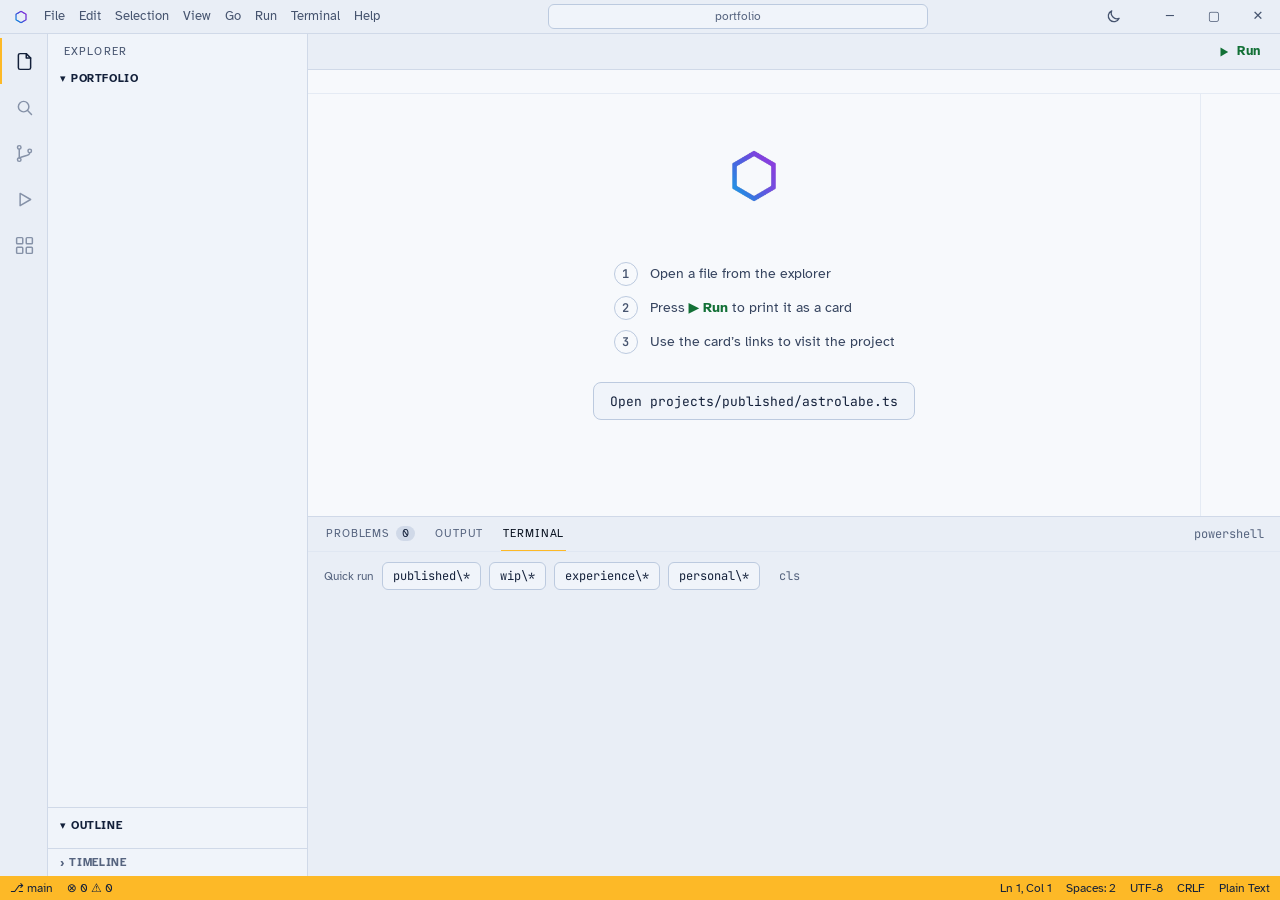
==== commit cfe0e779: "feat: IDE portfolio with explorer, editor, terminal, and run cards" ====
--- a/portfolio-site/index.html
+++ b/portfolio-site/index.html
@@ -1,547 +1,188 @@
 <!DOCTYPE html>
 <html lang="en">
 <head>
-    <link rel="preconnect" href="https://fonts.googleapis.com">
-<link rel="preconnect" href="https://fonts.gstatic.com" crossorigin>
-<link href="https://fonts.googleapis.com/css2?family=Inter:wght@300;400;500;600&family=Rajdhani:wght@500;600;700&family=Space+Mono:wght@400;700&display=swap" rel="stylesheet">
+  <meta charset="UTF-8">
+  <meta name="viewport" content="width=device-width, initial-scale=1.0">
+  <title>Bryson Wingate · Portfolio</title>
+  <meta name="description" content="Bryson Wingate: full-stack developer and data &amp; systems engineer. A portfolio you can browse like an IDE.">
+  <meta name="author" content="Bryson Wingate">
+  <meta name="theme-color" content="#080d1a" media="(prefers-color-scheme: dark)">
+  <meta name="theme-color" content="#e9eef6" media="(prefers-color-scheme: light)">
 
-    <link rel="icon" type="image/x-icon" sizes="180x180" href="assets/main/portfolio-icon.ico">
-    <meta charset="UTF-8">
-    <meta name="viewport" content="width=device-width, initial-scale=1.0">
-    <title>Bryson Wingate Portfolio</title>
+  <!-- Link previews (LinkedIn, Slack, iMessage). Preview apps need absolute URLs. -->
+  <link rel="canonical" href="https://bryson-win-portfolio.netlify.app/">
+  <meta property="og:type" content="website">
+  <meta property="og:url" content="https://bryson-win-portfolio.netlify.app/">
+  <meta property="og:title" content="Bryson Wingate · Portfolio">
+  <meta property="og:description" content="Full-stack developer and data &amp; systems engineer. Open a file, press Run.">
+  <meta property="og:image" content="https://bryson-win-portfolio.netlify.app/assets/main/portfolio-symbol.png">
+  <meta property="og:image:alt" content="Bryson Wingate portfolio logo">
+  <meta name="twitter:card" content="summary">
+  <link rel="icon" type="image/x-icon" href="assets/main/portfolio-icon.ico">
 
-    <!-- Main CSS -->
-    <link rel="stylesheet" href="styles/main.css">
+  <link rel="preconnect" href="https://fonts.googleapis.com">
+  <link rel="preconnect" href="https://fonts.gstatic.com" crossorigin>
+  <link href="https://fonts.googleapis.com/css2?family=Atkinson+Hyperlegible:wght@400;700&family=JetBrains+Mono:ital,wght@0,400;0,600;1,400&display=swap" rel="stylesheet">
 
-    <!-- Font Awesome (for hamburger icon) -->
-    <link rel="stylesheet"
-          href="https://cdnjs.cloudflare.com/ajax/libs/font-awesome/6.5.2/css/all.min.css">
+  <!-- Apply a saved theme before first paint so there is no flash. -->
+  <script>
+    (function () {
+      try {
+        var t = localStorage.getItem('theme');
+        if (t === 'light' || t === 'dark') document.documentElement.dataset.theme = t;
+      } catch (e) {}
+    })();
+  </script>
+  <link rel="stylesheet" href="styles/ide.css">
 </head>
 <body>
+  <div class="ide" id="ide">
 
-    <!-- ================= NAVBAR ================= -->
-    <nav id="dynamic-nav">
-        <div class="header-constraint">
-            <!-- Logo (fixed in CSS) -->
-            <a href="#hero" class="logo-link">
-                <img src="assets/main/portfolio-symbol.png" alt="Logo" class="logo">
-            </a>
+    <!-- ============ TITLE BAR ============ -->
+    <header class="titlebar">
+      <button type="button" class="files-btn" id="files-btn" aria-controls="sidebar" aria-expanded="false" aria-label="Show files">
+        <svg viewBox="0 0 24 24" aria-hidden="true"><path d="M4 7h16M4 12h16M4 17h10"/></svg>
+      </button>
+      <img src="assets/main/portfolio-symbol.png" alt="" class="titlebar-logo">
+      <nav class="menubar" aria-hidden="true">
+        <span>File</span><span>Edit</span><span>Selection</span><span>View</span>
+        <span>Go</span><span>Run</span><span>Terminal</span><span>Help</span>
+      </nav>
+      <div class="titlebar-search"><span>portfolio</span></div>
+      <button type="button" class="theme-btn" id="theme-btn" aria-label="Switch theme">
+        <svg class="icon-moon" viewBox="0 0 24 24" aria-hidden="true"><path d="M20 14.5A8 8 0 0 1 9.5 4a8 8 0 1 0 10.5 10.5z"/></svg>
+        <svg class="icon-sun" viewBox="0 0 24 24" aria-hidden="true"><circle cx="12" cy="12" r="4"/><path d="M12 2v2M12 20v2M4.9 4.9l1.4 1.4M17.7 17.7l1.4 1.4M2 12h2M20 12h2M4.9 19.1l1.4-1.4M17.7 6.3l1.4-1.4"/></svg>
+      </button>
+      <div class="window-controls" aria-hidden="true">
+        <span>&#9472;</span><span>&#9634;</span><span>&#10005;</span>
+      </div>
+    </header>
 
-            <!-- Centered pills -->
-            <div class="nav-links-center">
-                <a href="#projects">Projects</a>
-                <a href="#experience">Experience</a>
-                <a href="#about">About</a>
-                <a href="#contact">Contact</a>
+    <div class="workbench">
+
+      <!-- ============ ACTIVITY BAR ============ -->
+      <div class="activitybar" aria-hidden="true">
+        <span class="activity is-active" title="Explorer">
+          <svg viewBox="0 0 24 24"><path d="M14 3H7a2 2 0 0 0-2 2v14a2 2 0 0 0 2 2h10a2 2 0 0 0 2-2V8z"/><path d="M14 3v5h5"/></svg>
+        </span>
+        <span class="activity" title="Search">
+          <svg viewBox="0 0 24 24"><circle cx="11" cy="11" r="6"/><path d="M20 20l-4.5-4.5"/></svg>
+        </span>
+        <span class="activity" title="Source control">
+          <svg viewBox="0 0 24 24"><circle cx="6" cy="5" r="2"/><circle cx="6" cy="19" r="2"/><circle cx="18" cy="9" r="2"/><path d="M6 7v10"/><path d="M18 11c0 4-6 3-12 6"/></svg>
+        </span>
+        <span class="activity" title="Run">
+          <svg viewBox="0 0 24 24"><path d="M7 5l12 7-12 7z"/></svg>
+        </span>
+        <span class="activity" title="Extensions">
+          <svg viewBox="0 0 24 24"><rect x="3" y="3" width="7" height="7" rx="1"/><rect x="14" y="3" width="7" height="7" rx="1"/><rect x="3" y="14" width="7" height="7" rx="1"/><rect x="14" y="14" width="7" height="7" rx="1"/></svg>
+        </span>
+      </div>
+
+      <!-- ============ EXPLORER ============ -->
+      <div class="drawer-backdrop" id="drawer-backdrop" hidden></div>
+      <nav class="sidebar" id="sidebar" aria-label="Explorer">
+        <div class="sidebar-title">Explorer</div>
+        <div class="section-header">&#9662; Portfolio</div>
+        <div class="tree" id="tree"></div>
+        <div class="outline">
+          <div class="section-header">&#9662; Outline</div>
+          <div class="outline-list" id="outline"></div>
+        </div>
+        <div class="sidebar-footer">&#8250; Timeline</div>
+      </nav>
+
+      <!-- ============ EDITOR + PANEL ============ -->
+      <main class="main">
+        <div class="tabbar">
+          <div class="tabs" id="tabs" role="tablist" aria-label="Open files"></div>
+          <button type="button" class="run-btn" id="run-btn" title="Run this file">
+            <svg viewBox="0 0 20 20" aria-hidden="true"><path d="M5 3.5v13l11-6.5z"/></svg>
+            <span>Run</span>
+          </button>
+        </div>
+        <div class="breadcrumbs" id="breadcrumbs" aria-label="Breadcrumb"></div>
+        <div class="editor-area">
+        <div class="editor" id="editor">
+          <div class="code" id="code" hidden></div>
+          <div class="welcome" id="welcome">
+            <img src="assets/main/portfolio-symbol.png" alt="" class="welcome-logo">
+            <h1 class="welcome-name" id="welcome-name"></h1>
+            <p class="welcome-title" id="welcome-title"></p>
+            <ol class="welcome-steps">
+              <li><span class="step-num">1</span><span>Open a file from the explorer<span class="step-mobile"> (&#9776; Files on mobile)</span></span></li>
+              <li><span class="step-num">2</span><span>Press <span class="step-run">&#9654; Run</span> to print it as a card</span></li>
+              <li><span class="step-num">3</span><span>Use the card&rsquo;s links to visit the project</span></li>
+            </ol>
+            <button type="button" class="welcome-cta" id="welcome-open">Open projects/published/astrolabe.ts</button>
+            <blockquote class="welcome-quote">
+              <p id="welcome-quote-text"></p>
+              <cite id="welcome-quote-author"></cite>
+            </blockquote>
+          </div>
+        </div>
+        <div class="minimap" id="minimap" aria-hidden="true">
+          <div class="minimap-lines" id="minimap-lines"></div>
+          <div class="minimap-view" id="minimap-view"></div>
+        </div>
+        </div>
+        <div class="sash" id="sash" role="separator" aria-orientation="horizontal" aria-label="Resize terminal panel" tabindex="0" title="Drag to resize. Double-click to reset."></div>
+        <section class="panel" aria-label="Panel">
+          <div class="panel-tabs" role="tablist" aria-label="Panel">
+            <button type="button" class="panel-tab" data-panel="problems" role="tab">Problems <span class="panel-count">0</span></button>
+            <button type="button" class="panel-tab" data-panel="output" role="tab">Output</button>
+            <button type="button" class="panel-tab is-active" data-panel="terminal" role="tab">Terminal</button>
+            <span class="panel-shell">powershell</span>
+          </div>
+          <div class="panel-view" data-view="problems" hidden>
+            <p class="panel-empty">No problems have been detected in the workspace.</p>
+          </div>
+          <div class="panel-view panel-output" data-view="output" id="output" hidden></div>
+          <div class="panel-view" data-view="terminal">
+            <div class="quickrun">
+              <span class="quickrun-label">Quick run</span>
+              <button type="button" class="chip" data-run="projects/published">published\*</button>
+              <button type="button" class="chip" data-run="projects/wip">wip\*</button>
+              <button type="button" class="chip" data-run="experience">experience\*</button>
+              <button type="button" class="chip" data-run="personal">personal\*</button>
+              <button type="button" class="chip chip-ghost" data-run="cls">cls</button>
             </div>
+            <div class="terminal" id="terminal" aria-live="polite"></div>
+          </div>
+        </section>
+      </main>
+    </div>
 
-            <!-- Hamburger (mobile) -->
-            <div class="hamburger-menu" aria-label="Toggle navigation"
-                 aria-expanded="false" role="button">
-                <i class="fas fa-bars"></i>
-            </div>
-        </div>
+    <!-- ============ MOBILE PANE SWITCHER ============ -->
+    <nav class="panebar" aria-label="View">
+      <button type="button" class="pane-btn is-active" data-pane="code" aria-pressed="true">Code</button>
+      <button type="button" class="pane-btn" data-pane="terminal" aria-pressed="false">Terminal<span class="pane-dot" id="pane-dot" hidden></span></button>
     </nav>
 
-    <!-- Dim background overlay for mobile menu -->
-    <div class="menu-overlay"></div>
-
-    <!-- ================= HERO ================= -->
-    <section id="hero" class="page-section hero-section">
-  <div class="hero-card">
-    <h1>Bryson A. Wingate</h1>
-    <h2>Full-Stack Developer · Data & Systems Engineer</h2>
-</section>
-
-    <!-- ================= SECTIONS ================= -->
-    <section id="projects" class="page-section">
-  <div class="container">
-    <div class="section-panel projects-panel">
-
-      <h2 class="projects-title">MISSION LOG</h2>
-      <div class="projects-divider"></div>
-
-      <!-- PROJECT 1 -->
-        <div class="project-row">
-      <!--<div class="project-row clickable" data-href="projects/ecowatch.html" -->
-        <div class="project-info">
-          <h3 class="project-name">EcoWatch</h3>
-          <p class="project-desc">
-            A real-time environmental dashboard visualizing weather conditions,
-            air quality, and atmospheric data through a clean, interactive interface.
-          </p>
-
-          <div class="project-tags">
-            <span>HTML</span>
-            <span>JavaScript</span>
-            <span>OpenWeather API</span>
-          </div>
-
-          <div class="project-actions">
-            <a href="https://ecowatch-dashboard.netlify.app/" target="_blank" class="project-btn">
-              VIEW LIVE
-            </a>
-            <a href="https://github.com/SuperiorPython/EcoWatch" target="_blank" class="project-btn">
-              VIEW CODE
-            </a>
-          </div>
-        </div>
-
-        <div class="project-preview">
-          <img src="assets/projects/ecowatch-image.png" alt="EcoWatch Preview">
-        </div>
+    <!-- ============ STATUS BAR ============ -->
+    <footer class="statusbar">
+      <div class="status-left">
+        <span>&#9095; main</span>
+        <span>&#8855; 0 &#9888; 0</span>
+        <span id="status-counts"></span>
       </div>
-
-      <!-- PROJECT 2 -->
-        <div class="project-row">
-      <!-- <div class="project-row clickable" data-href="projects/playlistdna.html"-->
-        <div class="project-info">
-          <h3 class="project-name">Playlist DNA</h3>
-          <p class="project-desc">
-            An analytics tool that breaks down Spotify playlists into genre,
-            artist, and vibe signatures using interactive visualizations.
-          </p>
-
-          <div class="project-tags">
-            <span>Python</span>
-            <span>Streamlit</span>
-            <span>Spotify API</span>
-            <span>OpenAI API</span>
-          </div>
-
-          <div class="project-actions">
-            <a href="https://playlistdna.streamlit.app/" target="_blank" class="project-btn">
-              VIEW LIVE
-            </a>
-            <a href="https://github.com/SuperiorPython/Playlist-DNA-App" target="_blank" class="project-btn">
-              VIEW CODE
-            </a>
-          </div>
-        </div>
-
-        <div class="project-preview">
-          <img src="assets/projects/playlist-dna-image.png" alt="Playlist DNA Preview">
-        </div>
+      <div class="status-right">
+        <span id="status-pos">Ln 1, Col 1</span>
+        <span id="status-spaces">Spaces: 2</span>
+        <span>UTF-8</span>
+        <span>CRLF</span>
+        <span id="status-lang">Plain Text</span>
       </div>
-
-      <!-- PROJECT 3 -->
-      <div class="project-row">
-        <div class="project-info">
-          <h3 class="project-name">Astrolabe</h3>
-          <p class="project-desc">
-            An interactive space dashboard built on NASA's public APIs — astronomy
-            pictures, exoplanets, space weather, live ISS tracking, and near-Earth
-            asteroid close approaches, launched from a 3D globe in a mission-ops interface.
-          </p>
-
-          <div class="project-tags">
-            <span>React</span>
-            <span>TypeScript</span>
-            <span>Express</span>
-            <span>NASA APIs</span>
-          </div>
-
-          <div class="project-actions">
-            <a href="https://orbital-astrolabe.netlify.app/" target="_blank" class="project-btn">
-              VIEW LIVE
-            </a>
-            <a href="https://github.com/SuperiorPython/Astrolabe" target="_blank" class="project-btn">
-              VIEW CODE
-            </a>
-          </div>
-        </div>
-
-        <div class="project-preview">
-          <img src="assets/projects/astrolabe-image.png" alt="Astrolabe Preview">
-        </div>
-      </div>
-
-      <!-- PROJECT 4 — WIP -->
-      <div class="project-row wip">
-        <div class="project-info">
-          <h3 class="project-name">KernelForge</h3>
-          <p class="project-desc">
-            An AI-powered GPU kernel optimizer built as a four-person senior design
-            project. As LLM Optimization Engine Lead, I build the pipeline that
-            prompts a local LLM to generate and refine optimized CUDA/Triton kernels.
-          </p>
-
-          <div class="project-tags">
-            <span>Python</span>
-            <span>CUDA</span>
-            <span>Triton</span>
-            <span>Ollama</span>
-          </div>
-
-          <div class="project-wip-tag">IN DEVELOPMENT</div>
-        </div>
-
-        <div class="project-preview">
-          <img src="assets/projects/wip-icon.png" alt="Work In Progress Icon Preview">
-        </div>
-      </div>
-
-      <!-- PROJECT 5 — WIP -->
-      <div class="project-row wip">
-        <div class="project-info">
-          <h3 class="project-name">Ionfall</h3>
-          <p class="project-desc">
-            A 2D top-down tower defense game with roguelite scoring — defend a
-            degrading dome with a heat-limited turret, manage an ion economy across
-            a day/night cycle, and survive a final escalating "corporate shutdown."
-          </p>
-
-          <div class="project-tags">
-            <span>Unity</span>
-            <span>C#</span>
-            <span>Game Design</span>
-          </div>
-
-          <div class="project-wip-tag">IN DEVELOPMENT</div>
-        </div>
-
-        <div class="project-preview">
-          <img src="assets/projects/wip-icon.png" alt="Work In Progress Icon Preview">
-        </div>
-      </div>
-
-    </div>
-  </div>
-</section>
-
-<section id="experience" class="page-section">
-  <div class="container">
-    <div class="section-panel experience-panel">
-
-      <h2 class="exp-title">FLIGHT RECORDS</h2>
-      <div class="exp-divider"></div>
-
-      <!-- CodePath — current term -->
-      <div class="experience-item current-experience">
-
-  <div class="exp-logo-box current-logo">
-    <img src="assets/companies/codepath-image.png" alt="CodePath" class="exp-logo">
+    </footer>
   </div>
 
-  <div class="exp-content">
-    <h3 class="exp-role current-role">
-      Tech Fellow (Teaching Assistant) - Intro to Python
-    </h3>
-
-    <p class="current-meta">
-      CodePath @ North Carolina A&T State University | Greensboro, NC | Aug 2026 - Present
-    </p>
-    <ul class="current-bullets">
-      <li>Currently in progress — leading weekly labs and one-on-one debugging support for students learning Python fundamentals and algorithmic thinking.</li>
-    </ul>
-  </div>
-
-</div>
-
-      <!-- Expedia Group -->
-      <div class="experience-item">
-
-  <div class="exp-logo-box">
-    <img src="assets/companies/expedia-image.png" alt="Expedia Group" class="exp-logo">
-  </div>
-
-  <div class="exp-content">
-    <h3 class="exp-role">
-      Cloud Engineering Intern
-    </h3>
-
-    <p class="exp-meta">
-      Expedia Group | San Jose, CA | May 2026 - August 2026
-    </p>
-    <ul class="exp-bullets">
-      <li>Built and deployed a production MCP server on Kubernetes exposing 5 custom observability tools over a 23.7 billion-row OTel ClickHouse dataset, enabling natural language querying of telemetry data.</li>
-      <li>Designed query guardrails blocking DDL/DML operations and multi-statement injection attempts, with automatic LIMIT injection and time-range enforcement to prevent unbounded queries against production data.</li>
-      <li>Built a K6 performance test framework across 6 load scenarios (baseline, spike, soak, multi-tool) with JWT bearer auth, sustaining 133 requests/sec at 230ms p95 latency with zero errors across all scenarios.</li>
-    </ul>
-  </div>
-
-</div>
-
-      <!-- Undergraduate Research Assistant — completed -->
-      <div class="experience-item">
-
-  <div class="exp-logo-box">
-    <img src="assets/companies/ncat-image.png" alt="NCAT State University" class="exp-logo">
-  </div>
-
-  <div class="exp-content">
-    <h3 class="exp-role">
-      Undergraduate Research Assistant
-    </h3>
-
-    <p class="exp-meta">
-      X+ Intelligence Lab @ North Carolina A&T State University | Greensboro, NC | Spring 2026
-    </p>
-    <ul class="exp-bullets">
-      <li>Trained a PyTorch semantic segmentation model to detect and localize weeds in agricultural images, evaluated using pixel accuracy and IoU metrics.</li>
-      <li>Built a custom data pipeline for image preprocessing, mask labeling, and train/validation evaluation.</li>
-      <li>Monitored loss and performance trends to improve model generalization for autonomous farming applications.</li>
-    </ul>
-  </div>
-
-</div>
-
-      <!-- CodePath — first term, completed -->
-      <div class="experience-item">
-
-  <div class="exp-logo-box">
-    <img src="assets/companies/codepath-image.png" alt="CodePath" class="exp-logo">
-  </div>
-
-  <div class="exp-content">
-    <h3 class="exp-role">
-      Tech Fellow (Teaching Assistant) - Intro to Python
-    </h3>
-
-    <p class="exp-meta">
-      CodePath @ North Carolina A&T State University | Greensboro, NC | Aug 2025 - Dec 2025
-    </p>
-    <ul class="exp-bullets">
-      <li>Led weekly labs and debugging sessions supporting students learning Python fundamentals and algorithmic thinking.</li>
-      <li>Created hands-on examples, walkthroughs, and mini-lessons to guide students through loops, functions, dictionaries, and class structures.</li>
-      <li>Provided one-on-one student support and contributed to improving learning outcomes across the course.</li>
-    </ul>
-  </div>
-
-</div>
-
-      <!-- Cisco SWE Intern -->
-      <div class="experience-item">
-  <!-- Logo on the left -->
-  <div class="exp-logo-box">
-    <img src="assets/companies/cisco-image.png" alt="Cisco Systems" class="exp-logo">
-  </div>
-
-  <!-- Text column on the right -->
-  <div class="exp-content">
-    <h3 class="exp-role">
-      Software Engineering Intern
-    </h3>
-    <p class="exp-meta">
-      Cisco Systems | Durham, NC | May 2025 - August 2025
-    </p>
-
-    <ul class="exp-bullets">
-      <li>Developed features for an internal AI-powered Jira assistant by building and refining cloud infrastructure components.</li>
-      <li>Worked extensively with AWS services including EC2, Auto Scaling Groups, Load Balancers, and Route 53 to deploy scalable backend systems.</li>
-      <li>Collaborated with full-stack engineers to enhance service reliability, logging, and monitoring across cloud environments.</li>
-    </ul>
-  </div>
-</div>
-    </div>
-  </div>
-</section>
-
-
-<section id="about" class="page-section">
-  <div class="container">
-    <div class="section-panel about-panel">
-
-      <!-- Title -->
-      <h2 class="about-title">THE PERSON BEHIND THE TERMINAL</h2>
-      <div class="abs-divider"></div>
-
-      <!-- TEXT + IMAGE/RESUME ROW -->
-      <div class="about-flex">
-        <!-- Left text -->
-        <div class="about-text">
-          <p>
-            I am Bryson Wingate, a senior Computer Science student at North Carolina A&amp;T State University
-            with a focus on building efficient, data-driven applications, especially in Python. What began
-            as curiosity about automation and simple scripting has grown into a passion for creating systems
-            that simplify workflows, reveal insights, and make technology feel intuitive.
-          </p>
-          <p>
-            I enjoy taking complex or unstructured problems and turning them into clean, maintainable
-            solutions. Whether I am working with APIs, shaping data pipelines, or improving backend logic,
-            I care about writing readable code, understanding how systems operate behind the scenes, and
-            continually strengthening my technical foundation as I grow as a developer.
-          </p>
-          <p>
-            Outside of coding, you can usually find me at the movie theater watching new sci-fi or action
-            films, or at home building LEGO sets one piece at a time. I am drawn to anything that blends
-            creativity, design, and imagination, and that mindset often influences the way I build and
-            think about software.
-          </p>
-        </div>
-
-        <!-- Right image + resume button -->
-        <div class="about-side">
-          <div class="about-image-wrapper">
-            <img src="assets/main/bryson-image.jpeg"
-                 alt="Bryson Wingate"
-                 class="about-photo">
-          </div>
-
-          <div class="about-resume-wrap side-resume">
-            <a href="assets/main/Bryson_Wingate_Resume.pdf"
-               class="about-resume-btn"
-               target="_blank">
-              VIEW FULL RESUME
-            </a>
-          </div>
-        </div>
-      </div>
-
-      <!-- SKILLS CAROUSEL -->
-      <div class="about-skills">
-        <h3 class="skills-title">SKILLS</h3>
-        <p class="skills-subtitle">
-          A snapshot of the languages, frameworks, and tools I rely on most.
-        </p>
-
-        <div class="skills-carousel">
-          <!-- Left arrow -->
-          <button class="skills-arrow skills-arrow-left" aria-label="Scroll skills left">
-            &#10094;
-          </button>
-
-          <!-- Scrollable track -->
-          <div class="skills-track" id="skillsTrack">
-
-            <div class="skill-icon-card">
-              <img src="assets/skills/python-icon.png" alt="Python" class="skill-icon-img">
-              <span class="skill-label">Python</span>
-            </div>
-
-            <div class="skill-icon-card">
-              <img src="assets/skills/java-icon.png" alt="Java" class="skill-icon-img">
-              <span class="skill-label">Java</span>
-            </div>
-
-            <div class="skill-icon-card">
-              <img src="assets/skills/cplus-icon.png" alt="C++" class="skill-icon-img">
-              <span class="skill-label">C++</span>
-            </div>
-
-            <div class="skill-icon-card">
-              <img src="assets/skills/jscript-icon.png" alt="JavaScript" class="skill-icon-img">
-              <span class="skill-label">JavaScript</span>
-            </div>
-
-            <div class="skill-icon-card">
-              <img src="assets/skills/html-icon.png" alt="HTML &amp; CSS" class="skill-icon-img">
-              <span class="skill-label">HTML &amp; CSS</span>
-            </div>
-
-            <div class="skill-icon-card">
-              <img src="assets/skills/react-icon.png" alt="React" class="skill-icon-img">
-              <span class="skill-label">React</span>
-            </div>
-
-            <div class="skill-icon-card">
-              <img src="assets/skills/nodejs-icon.png" alt="Node.js" class="skill-icon-img">
-              <span class="skill-label">Node.js</span>
-            </div>
-
-            <div class="skill-icon-card">
-              <img src="assets/skills/sql-icon.png" alt="SQL" class="skill-icon-img">
-              <span class="skill-label">SQL</span>
-            </div>
-
-            <div class="skill-icon-card">
-              <img src="assets/skills/api-icon.png" alt="APIs &amp; REST" class="skill-icon-img">
-              <span class="skill-label">APIs &amp; REST</span>
-            </div>
-
-            <div class="skill-icon-card">
-              <img src="assets/skills/aws-icon.png" alt="Amazon Web Services" class="skill-icon-img">
-              <span class="skill-label">Amazon Web Services</span>
-            </div>
-
-            <div class="skill-icon-card">
-              <img src="assets/skills/git-icon.png" alt="Git &amp; GitHub" class="skill-icon-img">
-              <span class="skill-label">Git &amp; GitHub</span>
-            </div>
-
-            <div class="skill-icon-card">
-              <img src="assets/skills/streamlit-icon.png" alt="Streamlit" class="skill-icon-img">
-              <span class="skill-label">Streamlit</span>
-            </div>
-
-              <div class="skill-icon-card">
-              <img src="assets/skills/gcloud-icon.png" alt="Google Cloud" class="skill-icon-img">
-              <span class="skill-label">Google Cloud</span>
-            </div>
-          </div>
-
-          <!-- Right arrow -->
-          <button class="skills-arrow skills-arrow-right" aria-label="Scroll skills right">
-            &#10095;
-          </button>
-        </div>
-      </div>
-
-    </div>
-  </div>
-</section>
-
-
-<section id="contact" class="page-section">
-  <div class="container">
-    <div class="section-panel contact-panel">
-
-      <h2 class="contact-title">OPEN CHANNELS</h2>
-      <div class="contact-divider"></div>
-
-        <p class="contact-subtitle">
-  Interested in collaborating, discussing ideas, or learning more about my work?
-  Feel free to connect with me on LinkedIn, explore my projects on GitHub, or reach
-  out directly via email.
-</p>
-
-      <div class="contact-grid">
-
-        <!-- LinkedIn -->
-        <a href="https://www.linkedin.com/in/bryson-wingate/"
-           class="contact-card"
-           target="_blank">
-          <img src="assets/contact/linkedin-icon.png" alt="LinkedIn" class="contact-icon">
-          <span>LinkedIn</span>
-        </a>
-
-        <!-- GitHub -->
-        <a href="https://github.com/SuperiorPython"
-           class="contact-card"
-           target="_blank">
-          <img src="assets/contact/github-icon.png" alt="GitHub" class="contact-icon">
-          <span>GitHub</span>
-        </a>
-
-        <!-- Email -->
-        <a href="mailto:bawingate@aggies.ncat.edu"
-           class="contact-card">
-          <img src="assets/contact/gmail-icon.png" alt="Email" class="contact-icon">
-          <span>Email</span>
-        </a>
-      </div>
-      <div class="contact-quote">
-  “Talk is cheap. Show me the code.”
-  <span class="contact-quote-author">— Linus Torvalds</span>
-</div>
-    </div>
-
-  </div>
-</section>
-
-<footer class="site-footer">
-  <div class="container footer-inner">
-    <p class="footer-main">
-      Designed &amp; coded by Bryson Wingate
-    </p>
-    <p class="footer-meta">
-      © 2025 · All systems nominal.
-    </p>
-  </div>
-</footer>
-
-
-    <!-- ================= SCRIPTS ================= -->
-    <script src="scripts/main.js"></script>
+  <script src="scripts/content.js"></script>
+  <script src="scripts/highlight.js"></script>
+  <script src="scripts/codegen.js"></script>
+  <script src="scripts/ide.js"></script>
+  <script src="scripts/terminal.js"></script>
+  <script src="scripts/mobile.js"></script>
+  <script src="scripts/theme.js"></script>
+  <script src="scripts/resize.js"></script>
 </body>
 </html>
--- a/portfolio-site/styles/ide.css
+++ b/portfolio-site/styles/ide.css
@@ -0,0 +1,814 @@
+/* ide.css: layout and theme for the IDE portfolio */
+/* Theme: Aggie Blue & Gold (NC A&T navy + gold). Dark is the default. Light applies when the visitor picks it
+   (data-theme="light") or when their system prefers light and they haven't chosen. */
+:root {
+  --bg: #0b1224;          /* editor */
+  --bg-deep: #080d1a;     /* title bar, tabs, panel */
+  --bg-side: #0f182e;     /* explorer, cards */
+  --bg-hover: #142039;
+  --bg-active: #18264a;
+  --line: #1d2a47;
+  --line-soft: #142039;
+  --line-faint: #101a31;
+  --line-strong: #2b3c63;
+  --fg: #dfe6f3;
+  --fg-strong: #ffffff;
+  --fg-soft: #cbd4e6;
+  --fg-2: #bac6dc;
+  --fg-3: #9eabc6;
+  --muted: #8593b0;
+  --faint: #3d4a68;
+  --icon-dim: #5c6a8a;
+  --accent: #fdb927;
+  --accent-hover: #ffc84d;
+  --accent-ink: #fdb927;  /* accent used as text */
+  --on-accent: #0b1224;   /* text on accent fills */
+  --green: #7fd1b9;       /* badge fill */
+  --amber: #fdd36b;       /* badge fill */
+  --ok: #7fd1b9;          /* success text */
+  --amber-ink: #fdd36b;   /* warning text */
+  --run: #8fe0a8;
+  --chip-bg: #17223e;
+  --link-hover: #26365c;
+  --media-bg: #080d1a;    /* logo tiles stay dark in both themes */
+  --current-line-bg: #111c36;
+  --current-line-border: #1b2a4c;
+  --minimap-view: rgba(223, 230, 243, 0.07);
+  --minimap-view-hover: rgba(223, 230, 243, 0.12);
+  --backdrop: rgba(4, 8, 18, 0.6);
+  --shadow: rgba(0, 0, 0, 0.5);
+
+  --tok-kw: #7fb0ff;
+  --tok-str: #fdd36b;
+  --tok-com: #7a87a6;
+  --tok-num: #ff9e7a;
+  --tok-key: #a8c4ff;
+  --tok-type: #c4a7ff;
+  --tok-op: #8593b0;
+
+  --lang-md: #a8c4ff;
+  --lang-ts: #5b9bff;
+  --lang-js: #fdd36b;
+  --lang-py: #6fd39a;
+  --lang-cs: #c4a7ff;
+  --lang-yml: #c4a7ff;
+  --lang-json: #fdb927;
+  --lang-env: #7fd1b9;
+
+  --font-ui: 'Atkinson Hyperlegible', 'Segoe UI', system-ui, sans-serif;
+  --font-code: 'JetBrains Mono', Consolas, 'Courier New', monospace;
+  color-scheme: dark;
+}
+:root[data-theme="light"] {
+  --bg: #f7f9fc;
+  --bg-deep: #e9eef6;
+  --bg-side: #f0f4fa;
+  --bg-hover: #e2e9f4;
+  --bg-active: #d6e0f0;
+  --line: #d0d9e8;
+  --line-soft: #e0e7f2;
+  --line-faint: #e5ebf4;
+  --line-strong: #bccadf;
+  --fg: #13203a;
+  --fg-strong: #08111f;
+  --fg-soft: #26334d;
+  --fg-2: #36445f;
+  --fg-3: #46546f;
+  --muted: #56647f;
+  --faint: #a6b1c4;
+  --icon-dim: #8692a8;
+  --accent: #fdb927;
+  --accent-hover: #ffc84d;
+  --accent-ink: #8a5e00;
+  --on-accent: #13203a;
+  --green: #7fd1b9;
+  --amber: #fdd36b;
+  --ok: #0f6b5c;
+  --amber-ink: #8a5e00;
+  --run: #127036;
+  --chip-bg: #e1e8f3;
+  --link-hover: #cdd8ea;
+  --media-bg: #0b1224;
+  --current-line-bg: #edf2f9;
+  --current-line-border: #d9e2f0;
+  --minimap-view: rgba(19, 32, 58, 0.07);
+  --minimap-view-hover: rgba(19, 32, 58, 0.12);
+  --backdrop: rgba(11, 18, 36, 0.35);
+  --shadow: rgba(11, 18, 36, 0.18);
+
+  --tok-kw: #004684;
+  --tok-str: #8a5e00;
+  --tok-com: #5f6c88;
+  --tok-num: #b4441a;
+  --tok-key: #1d4fb8;
+  --tok-type: #6b3fc4;
+  --tok-op: #5f6c88;
+
+  --lang-md: #1d4fb8;
+  --lang-ts: #2563eb;
+  --lang-js: #8a5e00;
+  --lang-py: #15803d;
+  --lang-cs: #6b3fc4;
+  --lang-yml: #6b3fc4;
+  --lang-json: #8a5e00;
+  --lang-env: #0f6b5c;
+  color-scheme: light;
+}
+@media (prefers-color-scheme: light) {
+  :root:not([data-theme="dark"]) {
+    --bg: #f7f9fc;
+    --bg-deep: #e9eef6;
+    --bg-side: #f0f4fa;
+    --bg-hover: #e2e9f4;
+    --bg-active: #d6e0f0;
+    --line: #d0d9e8;
+    --line-soft: #e0e7f2;
+    --line-faint: #e5ebf4;
+    --line-strong: #bccadf;
+    --fg: #13203a;
+    --fg-strong: #08111f;
+    --fg-soft: #26334d;
+    --fg-2: #36445f;
+    --fg-3: #46546f;
+    --muted: #56647f;
+    --faint: #a6b1c4;
+    --icon-dim: #8692a8;
+    --accent: #fdb927;
+    --accent-hover: #ffc84d;
+    --accent-ink: #8a5e00;
+    --on-accent: #13203a;
+    --green: #7fd1b9;
+    --amber: #fdd36b;
+    --ok: #0f6b5c;
+    --amber-ink: #8a5e00;
+    --run: #127036;
+    --chip-bg: #e1e8f3;
+    --link-hover: #cdd8ea;
+    --media-bg: #0b1224;
+    --current-line-bg: #edf2f9;
+    --current-line-border: #d9e2f0;
+    --minimap-view: rgba(19, 32, 58, 0.07);
+    --minimap-view-hover: rgba(19, 32, 58, 0.12);
+    --backdrop: rgba(11, 18, 36, 0.35);
+    --shadow: rgba(11, 18, 36, 0.18);
+  
+    --tok-kw: #004684;
+    --tok-str: #8a5e00;
+    --tok-com: #5f6c88;
+    --tok-num: #b4441a;
+    --tok-key: #1d4fb8;
+    --tok-type: #6b3fc4;
+    --tok-op: #5f6c88;
+  
+    --lang-md: #1d4fb8;
+    --lang-ts: #2563eb;
+    --lang-js: #8a5e00;
+    --lang-py: #15803d;
+    --lang-cs: #6b3fc4;
+    --lang-yml: #6b3fc4;
+    --lang-json: #8a5e00;
+    --lang-env: #0f6b5c;
+    color-scheme: light;
+  }
+}
+
+* { box-sizing: border-box; }
+[hidden] { display: none !important; }
+html, body { height: 100%; margin: 0; }
+body {
+  background: var(--bg);
+  color: var(--fg);
+  font: 13px/1.4 var(--font-ui);
+  overflow: hidden;
+}
+button { font: inherit; color: inherit; cursor: pointer; }
+a { color: inherit; }
+:focus-visible { outline: 2px solid var(--accent); outline-offset: -2px; }
+
+/* ---------- frame ---------- */
+.ide {
+  height: 100%;
+  height: 100dvh;
+  display: grid;
+  grid-template-rows: 34px minmax(0, 1fr) auto 24px;
+}
+
+/* ---------- title bar ---------- */
+.titlebar {
+  display: flex;
+  align-items: center;
+  gap: 14px;
+  padding-left: 12px;
+  background: var(--bg-deep);
+  border-bottom: 1px solid var(--line);
+  color: var(--fg-3);
+  min-width: 0;
+}
+.titlebar-logo { width: 18px; height: 18px; object-fit: contain; }
+.menubar { display: flex; gap: 14px; white-space: nowrap; }
+.titlebar-search { flex: 1; display: flex; justify-content: center; min-width: 0; }
+.titlebar-search span {
+  width: min(380px, 100%);
+  border: 1px solid var(--line-strong);
+  background: var(--bg-side);
+  border-radius: 6px;
+  padding: 3px 10px;
+  text-align: center;
+  font-size: 12px;
+  color: var(--muted);
+  white-space: nowrap;
+  overflow: hidden;
+}
+.window-controls { display: flex; height: 100%; }
+.window-controls span { width: 44px; display: flex; align-items: center; justify-content: center; }
+
+/* ---------- workbench ---------- */
+.workbench { display: flex; min-height: 0; }
+
+.activitybar {
+  flex: none;
+  width: 48px;
+  background: var(--bg-deep);
+  border-right: 1px solid var(--line);
+  display: flex;
+  flex-direction: column;
+  padding-top: 4px;
+}
+.activity {
+  height: 46px;
+  display: flex;
+  align-items: center;
+  justify-content: center;
+  border-left: 2px solid transparent;
+}
+.activity svg { width: 21px; height: 21px; fill: none; stroke: var(--icon-dim); stroke-width: 1.7; stroke-linecap: round; stroke-linejoin: round; }
+.activity.is-active { border-left-color: var(--accent); }
+.activity.is-active svg { stroke: var(--fg); }
+
+/* ---------- explorer ---------- */
+.sidebar {
+  flex: none;
+  width: 260px;
+  background: var(--bg-side);
+  border-right: 1px solid var(--line);
+  display: flex;
+  flex-direction: column;
+  min-height: 0;
+}
+.sidebar-title {
+  padding: 10px 16px 8px;
+  font-size: 11px;
+  letter-spacing: 0.1em;
+  text-transform: uppercase;
+  color: var(--fg-3);
+}
+.section-header {
+  padding: 4px 12px;
+  font-size: 11px;
+  font-weight: 700;
+  letter-spacing: 0.06em;
+  text-transform: uppercase;
+}
+.tree { flex: 1; overflow-y: auto; padding-bottom: 8px; }
+.tree-folder, .tree-file {
+  display: flex;
+  align-items: center;
+  gap: 7px;
+  width: 100%;
+  height: 26px;
+  padding-right: 12px;
+  font-size: 13px;
+  color: var(--fg-soft);
+}
+.tree-folder { border: 0; background: transparent; text-align: left; }
+.tree-folder:hover { background: var(--bg-hover); }
+.tree-folder .caret { width: 10px; font-size: 10px; color: var(--muted); }
+.tree-badge {
+  margin-left: auto;
+  font: 600 10px var(--font-code);
+  padding: 0 6px;
+  border-radius: 999px;
+  color: var(--on-accent);
+}
+.tree-file {
+  border: 0;
+  border-left: 2px solid transparent;
+  background: transparent;
+  text-align: left;
+}
+.tree-file:hover { background: var(--bg-hover); }
+.tree-file.is-active { background: var(--bg-active); border-left-color: var(--accent); color: var(--fg-strong); }
+.file-icon { width: 24px; flex: none; font: 600 9px var(--font-code); }
+.sidebar-footer {
+  border-top: 1px solid var(--line);
+  padding: 6px 12px;
+  font-size: 11px;
+  font-weight: 700;
+  letter-spacing: 0.06em;
+  text-transform: uppercase;
+  color: var(--muted);
+}
+
+/* ---------- editor area ---------- */
+.main { flex: 1; min-width: 0; display: flex; flex-direction: column; }
+.tabbar { height: 36px; flex: none; display: flex; background: var(--bg-deep); border-bottom: 1px solid var(--line); }
+.tabs { flex: 1; min-width: 0; display: flex; overflow-x: auto; scrollbar-width: thin; }
+.tab {
+  flex: none;
+  display: flex;
+  align-items: center;
+  height: 100%;
+  border-right: 1px solid var(--line);
+  border-top: 1px solid transparent;
+  color: var(--muted);
+}
+.tab.is-active { background: var(--bg); border-top-color: var(--accent); color: var(--fg-strong); }
+.tab-label {
+  height: 100%;
+  display: flex;
+  align-items: center;
+  gap: 7px;
+  border: 0;
+  background: transparent;
+  padding: 0 4px 0 12px;
+  font-size: 13px;
+  color: inherit;
+}
+.tab-label .file-icon { width: auto; }
+.tab-close {
+  width: 26px;
+  height: 26px;
+  margin-right: 5px;
+  border: 0;
+  border-radius: 4px;
+  background: transparent;
+  color: var(--muted);
+  font-size: 14px;
+  line-height: 1;
+}
+.tab-close:hover { background: var(--bg-hover); color: var(--fg); }
+
+.breadcrumbs {
+  height: 24px;
+  flex: none;
+  display: flex;
+  align-items: center;
+  gap: 6px;
+  padding: 0 16px;
+  font-size: 12px;
+  color: var(--muted);
+  border-bottom: 1px solid var(--line-faint);
+  white-space: nowrap;
+  overflow: hidden;
+}
+.breadcrumbs .sep { color: var(--faint); }
+.breadcrumbs .crumb:last-child { color: var(--fg); }
+
+.editor-area { flex: 1; min-height: 0; display: flex; }
+.editor { flex: 1; min-width: 0; overflow: auto; }
+
+/* ---------- minimap ---------- */
+.minimap {
+  position: relative;
+  flex: none;
+  width: 80px;
+  border-left: 1px solid var(--line-faint);
+  cursor: pointer;
+  overflow: hidden;
+}
+.minimap-lines { padding: 8px 8px 0 10px; display: flex; flex-direction: column; gap: 1px; }
+.minimap-lines span { display: block; height: 2px; border-radius: 1px; opacity: 0.65; }
+.minimap-view { position: absolute; left: 0; right: 0; top: 0; background: var(--minimap-view); pointer-events: none; }
+.minimap:hover .minimap-view { background: var(--minimap-view-hover); }
+
+/* ---------- outline ---------- */
+.outline { flex: none; border-top: 1px solid var(--line); padding: 6px 0 10px; max-height: 40%; overflow-y: auto; }
+.outline-item {
+  display: flex;
+  align-items: center;
+  gap: 8px;
+  width: 100%;
+  height: 24px;
+  padding: 0 12px 0 26px;
+  border: 0;
+  background: transparent;
+  text-align: left;
+  font: 12px var(--font-code);
+  color: var(--fg-soft);
+}
+.outline-item:hover { background: var(--bg-hover); }
+.outline-item.is-active { background: var(--bg-active); }
+.outline-sym { color: var(--tok-key); font-size: 11px; }
+.outline-line { margin-left: auto; color: var(--icon-dim); font-size: 11px; }
+.outline-empty { padding: 4px 26px; font-size: 12px; color: var(--muted); }
+
+/* ---------- code view ---------- */
+.code { padding: 6px 0 24px; font: 14px/22px var(--font-code); }
+.line { display: flex; border-top: 1px solid transparent; border-bottom: 1px solid transparent; cursor: text; }
+.line.is-current { background: var(--current-line-bg); border-color: var(--current-line-border); }
+.gutter { width: 60px; flex: none; text-align: right; padding-right: 22px; color: var(--faint); user-select: none; }
+.line.is-current .gutter { color: var(--fg); }
+.text { flex: 1; min-width: 0; padding-right: 24px; white-space: pre-wrap; overflow-wrap: anywhere; }
+.caret-bar { display: inline-block; width: 2px; height: 17px; vertical-align: -3px; background: var(--accent); animation: blink 1.1s steps(1) infinite; }
+@media (prefers-reduced-motion: reduce) { .caret-bar { animation: none; } }
+
+.tok-kw   { color: var(--tok-kw); }
+.tok-str  { color: var(--tok-str); }
+.tok-com  { color: var(--tok-com); font-style: italic; }
+.tok-num  { color: var(--tok-num); }
+.tok-key  { color: var(--tok-key); }
+.tok-type { color: var(--tok-type); }
+.tok-op   { color: var(--tok-op); }
+.tok-head { color: var(--accent-ink); font-weight: 600; }
+
+.welcome {
+  height: 100%;
+  display: flex;
+  flex-direction: column;
+  align-items: center;
+  justify-content: center;
+  gap: 6px;
+  padding: 24px;
+  text-align: center;
+}
+.welcome-logo { width: 72px; height: 72px; object-fit: contain; opacity: 0.85; margin-bottom: 10px; }
+.welcome-name { margin: 0; font-size: 26px; font-weight: 700; }
+.welcome-title { margin: 0; color: var(--muted); font-size: 15px; }
+.welcome-steps {
+  list-style: none;
+  margin: 22px 0 0;
+  padding: 0;
+  display: flex;
+  flex-direction: column;
+  gap: 10px;
+  text-align: left;
+  font-size: 14px;
+  color: var(--fg-2);
+}
+.welcome-steps li { display: flex; align-items: center; gap: 12px; }
+.step-num {
+  flex: none;
+  width: 24px;
+  height: 24px;
+  border-radius: 50%;
+  display: flex;
+  align-items: center;
+  justify-content: center;
+  border: 1px solid var(--line-strong);
+  font: 600 12px var(--font-code);
+  color: var(--fg-3);
+}
+.step-run { font-weight: 700; color: var(--run); white-space: nowrap; }
+.step-mobile { display: none; }
+.welcome-cta {
+  margin-top: 22px;
+  height: 38px;
+  padding: 0 16px;
+  border: 1px solid var(--line-strong);
+  border-radius: 8px;
+  background: var(--bg-side);
+  font: 13px var(--font-code);
+  color: var(--fg);
+}
+.welcome-cta:hover { border-color: var(--accent); }
+.welcome-quote { margin: 36px 0 0; padding: 0; max-width: 36ch; }
+.welcome-quote p { margin: 0; font: italic 17px/1.5 var(--font-code); color: var(--fg-3); }
+.welcome-quote cite { display: block; margin-top: 8px; font-style: normal; font-size: 13px; color: var(--muted); }
+
+/* ---------- panel ---------- */
+/* ---------- editor / panel divider ---------- */
+.sash {
+  flex: none;
+  position: relative;
+  z-index: 2;
+  height: 7px;
+  margin: -3px 0 -4px;
+  cursor: row-resize;
+  touch-action: none;
+}
+.sash::after {
+  content: '';
+  position: absolute;
+  left: 0;
+  right: 0;
+  top: 3px;
+  height: 1px;
+  background: transparent;
+  transition: background 0.12s, height 0.12s, top 0.12s;
+}
+.sash:hover::after, .sash.is-dragging::after, .sash:focus-visible::after { top: 2px; height: 3px; background: var(--accent); }
+.sash:focus-visible { outline: none; }
+body.is-resizing { cursor: row-resize; user-select: none; }
+body.is-resizing iframe, body.is-resizing .editor { pointer-events: none; }
+
+.panel {
+  flex: none;
+  height: var(--panel-h, 360px);
+  display: flex;
+  flex-direction: column;
+  background: var(--bg-deep);
+  border-top: 1px solid var(--line);
+}
+.panel-tabs {
+  display: flex;
+  align-items: center;
+  gap: 16px;
+  padding: 0 16px;
+  border-bottom: 1px solid var(--line-soft);
+}
+.panel-tab {
+  height: 34px;
+  display: flex;
+  align-items: center;
+  gap: 6px;
+  padding: 0 2px;
+  border: 0;
+  border-bottom: 1px solid transparent;
+  background: transparent;
+  font-size: 11px;
+  letter-spacing: 0.08em;
+  text-transform: uppercase;
+  color: var(--muted);
+}
+.panel-tab:hover { color: var(--fg); }
+.panel-count { padding: 0 6px; border-radius: 999px; background: var(--line); color: var(--fg); letter-spacing: 0; }
+.panel-view { flex: 1; min-height: 0; display: flex; flex-direction: column; }
+.panel-empty { margin: 0; padding: 16px; color: var(--fg-3); }
+.panel-output { padding: 14px 16px; font: 12px/1.7 var(--font-code); color: var(--fg-3); overflow-y: auto; }
+.panel-tab.is-active { color: var(--fg-strong); border-bottom-color: var(--accent); }
+.panel-shell { margin-left: auto; font: 12px var(--font-code); color: var(--muted); }
+.terminal { flex: 1; min-height: 0; overflow-y: auto; padding: 10px 16px 16px; font: 13px/1.6 var(--font-code); }
+.term-line { white-space: pre-wrap; overflow-wrap: anywhere; }
+.term-prompt { color: var(--muted); }
+.term-cmd { color: var(--fg); }
+.term-cmd.term-comment { color: var(--tok-com); font-style: italic; }
+.term-ok { color: var(--ok); }
+
+/* ---------- run button + quick run ---------- */
+.run-btn {
+  flex: none;
+  align-self: center;
+  display: flex;
+  align-items: center;
+  gap: 6px;
+  height: 28px;
+  margin: 0 8px;
+  padding: 0 12px;
+  border: 0;
+  border-radius: 5px;
+  background: transparent;
+  color: var(--run);
+  font-weight: 700;
+}
+.run-btn svg { width: 14px; height: 14px; fill: currentColor; }
+.run-btn:hover { background: var(--bg-hover); }
+
+.quickrun { display: flex; flex-wrap: wrap; align-items: center; gap: 8px; padding: 10px 16px 0; }
+.quickrun-label { font-size: 12px; color: var(--muted); }
+.chip {
+  height: 28px;
+  padding: 0 10px;
+  border: 1px solid var(--line-strong);
+  border-radius: 6px;
+  background: var(--bg-side);
+  font: 12px var(--font-code);
+}
+.chip:hover { border-color: var(--muted); }
+.chip-ghost { border-color: transparent; background: transparent; color: var(--muted); }
+
+/* ---------- run cards ---------- */
+.cards { display: flex; flex-wrap: wrap; gap: 14px; padding: 10px 0 12px; }
+.card {
+  flex: 1 1 520px;
+  max-width: 680px;
+  min-width: 0;
+  display: flex;
+  gap: 18px;
+  align-items: flex-start;
+  padding: 16px 22px 18px 16px;
+  background: var(--bg-side);
+  border: 1px solid var(--line-strong);
+  border-radius: 24px;
+  font-family: var(--font-ui);
+  animation: card-in 0.25s ease-out both;
+}
+@keyframes card-in { from { opacity: 0; transform: translateY(6px); } }
+@media (prefers-reduced-motion: reduce) { .card { animation: none; } }
+
+.card-media {
+  width: 84px;
+  height: 84px;
+  flex: none;
+  border-radius: 20px;
+  overflow: hidden;
+  background: var(--media-bg);
+  border: 1px solid var(--line);
+  display: flex;
+  align-items: center;
+  justify-content: center;
+}
+.card-media img { width: 100%; height: 100%; object-fit: cover; }
+.card-media--logo img, .card-media--wip img { width: 78%; height: 78%; object-fit: contain; }
+.card-media--wip { opacity: 0.85; }
+.card-media--photo img { object-position: 50% 20%; }
+.card-media--collage { display: grid; grid-template-columns: 1fr 1fr; gap: 6px; padding: 12px; }
+.card-media--collage img { width: 100%; height: 100%; object-fit: contain; }
+
+.card-body { flex: 1; min-width: 0; display: flex; flex-direction: column; gap: 7px; }
+.card-head { display: flex; align-items: center; flex-wrap: wrap; gap: 8px; }
+.card-title { margin: 0; font-size: 20px; font-weight: 700; line-height: 1.2; color: var(--fg-strong); }
+.card-badge { font: 600 10px var(--font-code); letter-spacing: 0.06em; padding: 2px 8px; border-radius: 999px; color: var(--on-accent); }
+.card-badge--published { background: var(--green); }
+.card-badge--wip { background: var(--amber); }
+.card-meta { margin: 0; font-size: 15px; font-weight: 700; color: var(--fg); }
+.card-sub { margin: 0; font-size: 13px; color: var(--muted); }
+.card-desc { margin: 0; font-size: 14px; line-height: 1.5; color: var(--fg-2); max-width: 62ch; }
+.card-bullets { margin: 2px 0 0; padding-left: 18px; font-size: 14px; line-height: 1.5; color: var(--fg-2); display: flex; flex-direction: column; gap: 4px; max-width: 70ch; }
+.card-chips, .card-skills { list-style: none; margin: 0; padding: 0; display: flex; flex-wrap: wrap; gap: 6px; }
+.card-chips li { font: 11px var(--font-code); padding: 2px 8px; border-radius: 6px; background: var(--chip-bg); color: var(--fg-3); }
+.card-skills li { display: flex; align-items: center; gap: 6px; font-size: 12px; padding: 3px 9px 3px 4px; border-radius: 999px; background: var(--chip-bg); color: var(--fg-soft); }
+.card-skills img { width: 18px; height: 18px; object-fit: contain; }
+.card-skills--grid { display: grid; grid-template-columns: repeat(auto-fill, minmax(150px, 1fr)); gap: 8px; margin-top: 4px; }
+.card-skills--grid li { gap: 10px; padding: 7px 12px 7px 8px; border-radius: 12px; font-size: 13px; }
+.card-skills--grid img { width: 26px; height: 26px; }
+.card-links { display: flex; flex-wrap: wrap; align-items: center; gap: 8px; margin-top: 4px; }
+.card-link {
+  display: inline-flex;
+  align-items: center;
+  gap: 7px;
+  height: 38px;
+  padding: 0 16px;
+  border-radius: 999px;
+  background: var(--line);
+  color: var(--fg);
+  font-size: 14px;
+  font-weight: 700;
+  text-decoration: none;
+}
+button.card-link { border: 0; font-family: inherit; cursor: pointer; }
+.card-link { transition: background 0.12s, color 0.12s; }
+.card-link:hover, .card-link:focus-visible { background: var(--accent); color: var(--on-accent); }
+/* The white GitHub icon would vanish on gold: darken it while hovered. */
+.card-link:hover img[src$="github-icon.png"], .card-link:focus-visible img[src$="github-icon.png"] { filter: invert(1); }
+.card-link.is-copied { background: var(--green); color: var(--on-accent); }
+.card-link-icon { width: 18px; height: 18px; object-fit: contain; }
+.card-link-arrow { opacity: 0.8; }
+.card-note { font-size: 13px; color: var(--amber-ink); }
+.term-cursor { display: inline-block; width: 8px; height: 15px; vertical-align: -2px; margin-left: 2px; background: var(--fg); animation: blink 1.1s steps(1) infinite; }
+@keyframes blink { 50% { opacity: 0; } }
+@media (prefers-reduced-motion: reduce) { .term-cursor { animation: none; } }
+
+/* ---------- status bar ---------- */
+.statusbar {
+  display: flex;
+  align-items: center;
+  justify-content: space-between;
+  gap: 14px;
+  padding: 0 10px;
+  background: var(--accent);
+  color: var(--on-accent);
+  font-size: 12px;
+  white-space: nowrap;
+  overflow: hidden;
+}
+.status-left, .status-right { display: flex; gap: 14px; }
+/* Pin rows so the hidden mobile switcher never shifts the status bar. */
+.titlebar { grid-row: 1; }
+.workbench { grid-row: 2; }
+.panebar { grid-row: 3; }
+.statusbar { grid-row: 4; height: 24px; }
+
+/* ---------- mobile-only pieces (hidden on desktop) ---------- */
+.files-btn, .panebar, .drawer-backdrop { display: none; }
+
+/* ==================================================================
+ * Mobile: below 900px the explorer becomes a drawer and the editor
+ * and terminal share the screen through a Code / Terminal switcher.
+ * ================================================================== */
+@media (max-width: 900px) {
+  .ide { grid-template-rows: 48px minmax(0, 1fr) auto 24px; }
+
+  /* title bar */
+  .titlebar { gap: 10px; padding-left: 4px; }
+  .menubar, .window-controls, .titlebar-logo { display: none; }
+  .titlebar-search { justify-content: flex-start; padding-right: 12px; }
+  .titlebar-search span { width: 100%; text-align: left; }
+  .files-btn {
+    display: flex;
+    align-items: center;
+    justify-content: center;
+    flex: none;
+    width: 44px;
+    height: 44px;
+    border: 0;
+    border-radius: 8px;
+    background: transparent;
+  }
+  .files-btn svg { width: 22px; height: 22px; fill: none; stroke: var(--fg); stroke-width: 2; stroke-linecap: round; }
+
+  /* explorer drawer */
+  .activitybar { display: none; }
+  .sidebar {
+    position: fixed;
+    z-index: 20;
+    top: 0;
+    bottom: 0;
+    left: 0;
+    width: min(300px, 85vw);
+    padding-top: env(safe-area-inset-top, 0px);
+    transform: translateX(-100%);
+    transition: transform 0.2s ease-out;
+    box-shadow: 0 0 40px var(--shadow);
+  }
+  .ide.drawer-open .sidebar { transform: none; }
+  .drawer-backdrop { display: block; position: fixed; z-index: 19; inset: 0; background: var(--backdrop); }
+  .drawer-backdrop[hidden] { display: none; }
+  .tree-folder, .tree-file { height: 40px; }
+  @media (prefers-reduced-motion: reduce) { .sidebar { transition: none; } }
+
+  /* one pane at a time */
+  .main { position: relative; }
+  .ide[data-pane="code"] .panel { display: none; }
+  .ide[data-pane="terminal"] .breadcrumbs,
+  .ide[data-pane="terminal"] .editor { display: none; }
+  .panel { flex: 1; height: auto; min-height: 0; border-top: 0; }
+
+  .panebar {
+    display: grid;
+    grid-template-columns: 1fr 1fr;
+    background: var(--bg-deep);
+    border-top: 1px solid var(--line);
+    padding-bottom: env(safe-area-inset-bottom, 0px);
+  }
+  .pane-btn {
+    position: relative;
+    height: 48px;
+    border: 0;
+    border-top: 2px solid transparent;
+    background: transparent;
+    color: var(--muted);
+    font-weight: 700;
+    font-size: 14px;
+  }
+  .pane-btn.is-active { color: var(--fg-strong); border-top-color: var(--accent); }
+  .pane-dot { position: absolute; top: 12px; margin-left: 6px; width: 7px; height: 7px; border-radius: 50%; background: var(--accent); }
+
+  .minimap { display: none; }
+  .sash { display: none; }
+  .step-mobile { display: inline; }
+  .welcome { justify-content: flex-start; padding-top: 40px; }
+
+  /* editor density */
+  .code { font-size: 12.5px; line-height: 20px; }
+  .gutter { width: 40px; padding-right: 12px; }
+  .text { padding-right: 12px; }
+  .tab-label { padding-left: 10px; font-size: 12px; }
+  .run-btn { height: 34px; margin: 0 6px; padding: 0 14px; background: var(--accent); color: var(--on-accent); border-radius: 7px; }
+  .run-btn:hover { background: var(--accent-hover); }
+
+  /* cards */
+  .terminal { padding: 8px 12px 16px; }
+  .quickrun { padding: 10px 12px 0; }
+  .chip { height: 34px; }
+  .card { flex-basis: 100%; max-width: none; gap: 14px; padding: 14px; border-radius: 20px; }
+  .card-media { width: 56px; height: 56px; border-radius: 14px; }
+  .card-title { font-size: 18px; }
+  .card-link { height: 40px; }
+
+  /* status bar: keep only the useful bits */
+  .status-left span:nth-child(2),
+  .status-right span:not(#status-lang) { display: none; }
+}
+
+@media (max-width: 480px) {
+  .card { flex-direction: column; }
+  .card-media { width: 64px; height: 64px; }
+  .panel-shell { display: none; }
+}
+
+/* ---------- theme toggle ---------- */
+.theme-btn {
+  flex: none;
+  width: 34px;
+  height: 28px;
+  margin-right: 4px;
+  display: flex;
+  align-items: center;
+  justify-content: center;
+  border: 0;
+  border-radius: 6px;
+  background: transparent;
+  color: var(--fg-3);
+}
+.theme-btn:hover { background: var(--bg-hover); color: var(--fg); }
+.theme-btn svg { width: 17px; height: 17px; fill: none; stroke: currentColor; stroke-width: 1.8; stroke-linecap: round; stroke-linejoin: round; }
+.theme-btn .icon-sun { display: none; }
+.theme-btn[data-mode="dark"] .icon-sun { display: block; }
+.theme-btn[data-mode="dark"] .icon-moon { display: none; }
+@media (max-width: 900px) { .theme-btn { width: 44px; height: 44px; } }
+
+/* The GitHub icon is pure white: darken it on light backgrounds only. */
+:root[data-theme="light"] img[src$="github-icon.png"] { filter: invert(1); }
+@media (prefers-color-scheme: light) {
+  :root:not([data-theme="dark"]) img[src$="github-icon.png"] { filter: invert(1); }
+}
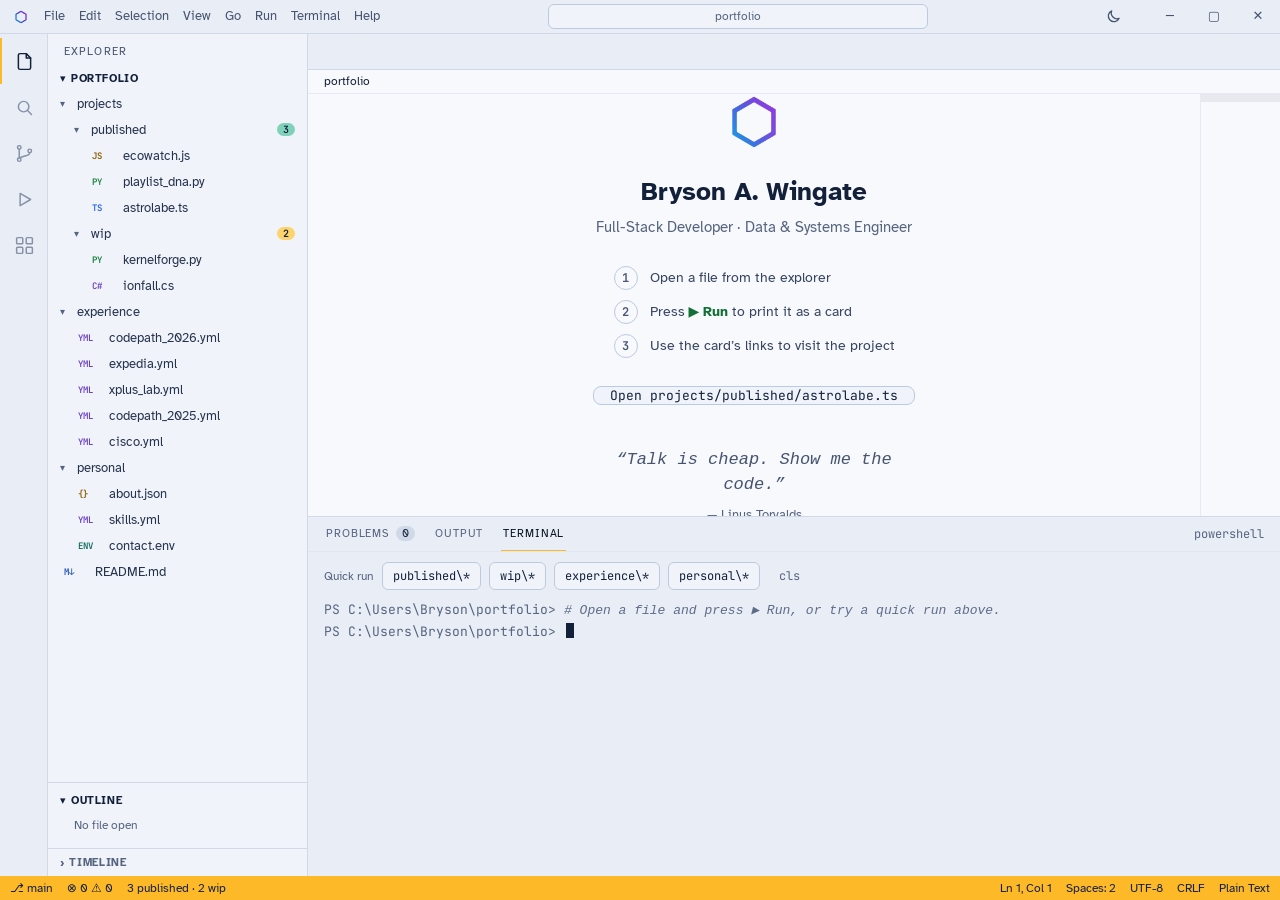
==== commit a346a768: "feat: 1200x627 link-preview image" ====
--- a/portfolio-site/index.html
+++ b/portfolio-site/index.html
@@ -15,9 +15,12 @@
   <meta property="og:url" content="https://bryson-win-portfolio.netlify.app/">
   <meta property="og:title" content="Bryson Wingate · Portfolio">
   <meta property="og:description" content="Full-stack developer and data &amp; systems engineer. Open a file, press Run.">
-  <meta property="og:image" content="https://bryson-win-portfolio.netlify.app/assets/main/portfolio-symbol.png">
-  <meta property="og:image:alt" content="Bryson Wingate portfolio logo">
-  <meta name="twitter:card" content="summary">
+  <meta property="og:image" content="https://bryson-win-portfolio.netlify.app/assets/main/og-image.png">
+  <meta property="og:image:width" content="1200">
+  <meta property="og:image:height" content="627">
+  <meta property="og:image:alt" content="Bryson Wingate's portfolio: an IDE with astrolabe.ts open and its Run card printed in the terminal">
+  <meta name="twitter:card" content="summary_large_image">
+  <meta name="twitter:image" content="https://bryson-win-portfolio.netlify.app/assets/main/og-image.png">
   <link rel="icon" type="image/x-icon" href="assets/main/portfolio-icon.ico">
 
   <link rel="preconnect" href="https://fonts.googleapis.com">
